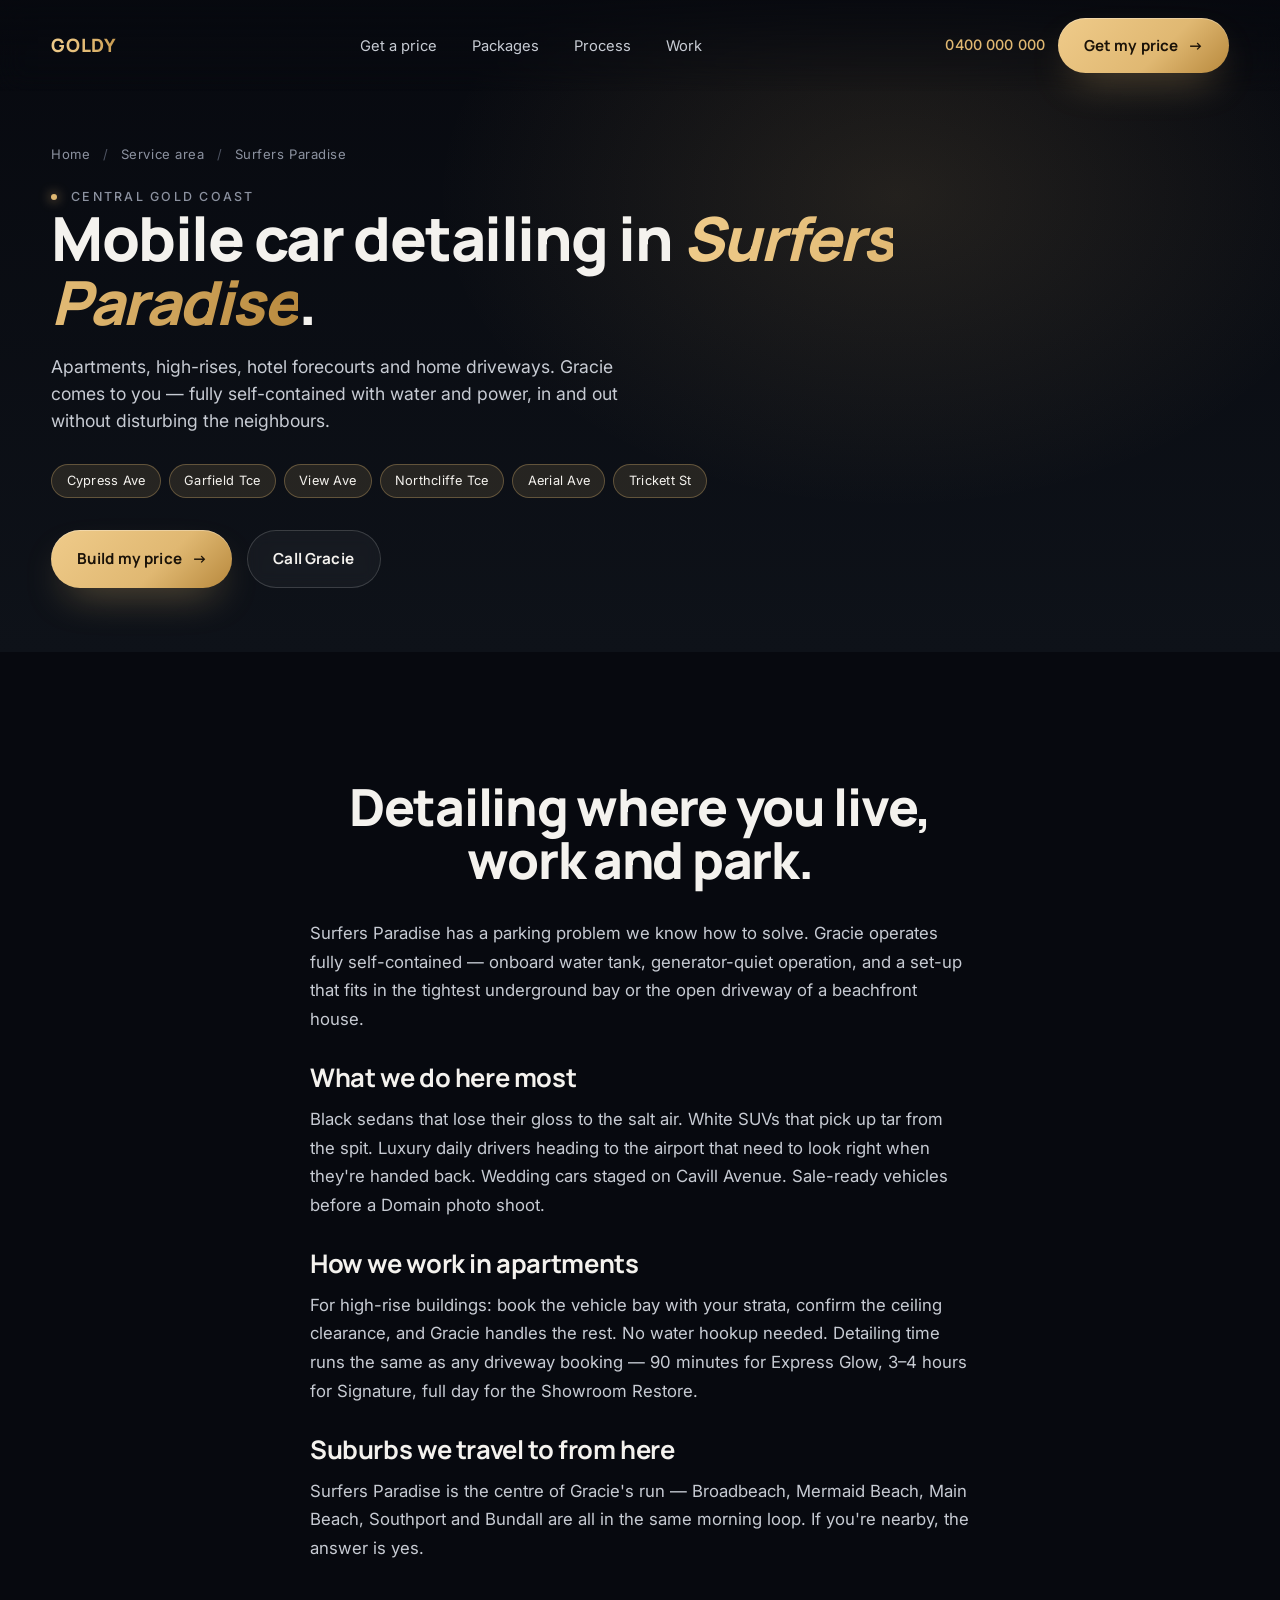
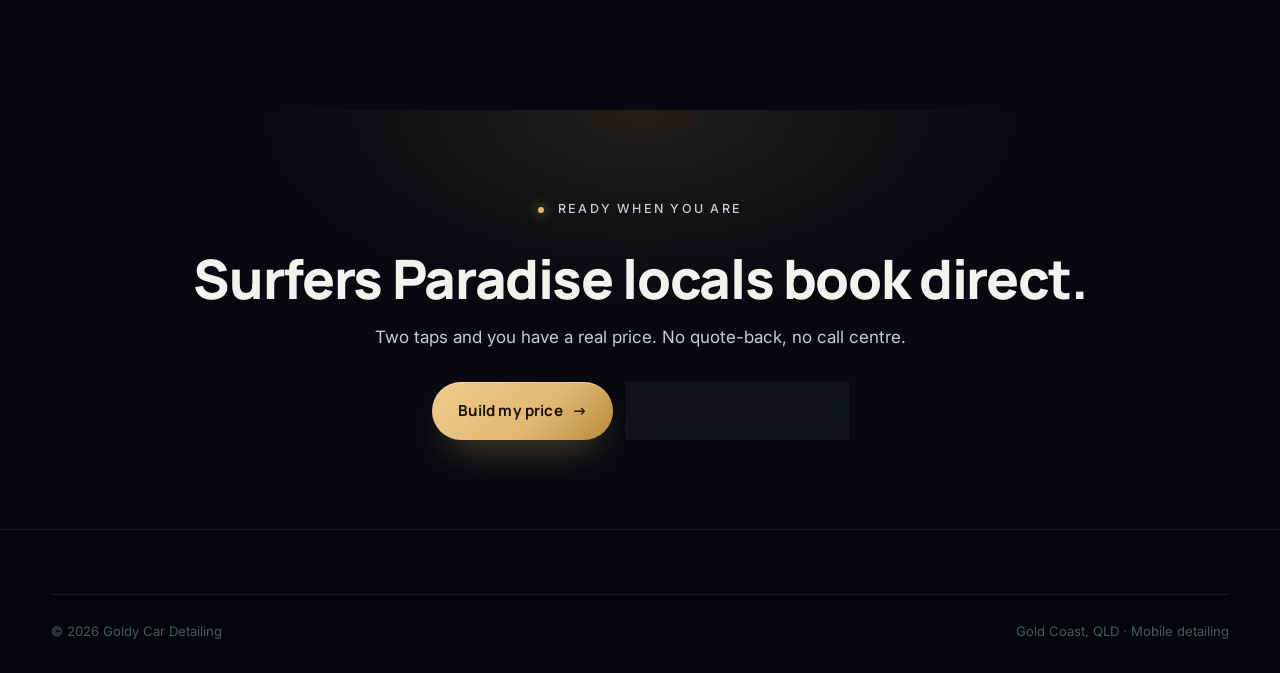
==== suburbs/surfers-paradise.html @ 786d9fa0 "Initial build — Goldy Car Detailing demo site Cinematic mobile-detailing demo for Gracie (Gold Coast" ====
<!doctype html>
<html lang="en-AU">
<head>
  <meta charset="utf-8">
  <meta name="viewport" content="width=device-width, initial-scale=1, viewport-fit=cover">
  <meta name="theme-color" content="#07090F">

  <title>Mobile Car Detailing Surfers Paradise — Goldy Car Detailing</title>
  <meta name="description" content="Mobile car detailing in Surfers Paradise — apartments, high-rises, hotel forecourts and home driveways. Gracie comes to you, fully self-contained. From $189.">
  <link rel="canonical" href="https://fiqwy.github.io/goldy-car-detailing/suburbs/surfers-paradise.html">

  <meta property="og:title" content="Mobile Car Detailing in Surfers Paradise — Goldy Car Detailing">
  <meta property="og:description" content="Showroom finish, at your driveway. Surfers Paradise mobile detailing direct with Gracie.">
  <meta property="og:type" content="website">
  <meta property="og:image" content="https://fiqwy.github.io/goldy-car-detailing/assets/og/og-image.jpg">

  <link rel="preconnect" href="https://fonts.googleapis.com">
  <link rel="preconnect" href="https://fonts.gstatic.com" crossorigin>
  <link href="https://fonts.googleapis.com/css2?family=Inter:wght@400;500;600&family=Manrope:wght@700;800&display=swap" rel="stylesheet">

  <link rel="icon" href="data:image/svg+xml,%3Csvg xmlns='http://www.w3.org/2000/svg' viewBox='0 0 32 32'%3E%3Crect width='32' height='32' rx='8' fill='%23E0B872'/%3E%3Ctext x='16' y='22' font-family='system-ui' font-weight='800' font-size='18' text-anchor='middle' fill='%231A1208'%3EG%3C/text%3E%3C/svg%3E">
  <link rel="stylesheet" href="../styles.css">

  <style>
    .sub-hero {
      position: relative;
      min-height: 60vh;
      display: flex;
      align-items: center;
      padding: 9rem 0 4rem;
      overflow: hidden;
      isolation: isolate;
    }
    .sub-hero::before {
      content: '';
      position: absolute; inset: 0;
      background:
        radial-gradient(60% 80% at 70% 30%, rgba(224, 184, 114, 0.12), transparent 60%),
        linear-gradient(180deg, var(--bg-deep), var(--bg-card));
      z-index: -1;
    }
    .crumbs { font-size: 0.82rem; color: var(--text-muted); margin-bottom: 1.4rem; letter-spacing: 0.04em; }
    .crumbs a { color: var(--text-muted); }
    .crumbs a:hover { color: var(--gold); }
    .crumbs .sep { margin: 0 0.5rem; color: var(--text-faint); }
    .sub-hero h1 {
      font-family: var(--font-display);
      font-weight: 800;
      font-size: clamp(2.3rem, 5vw, 3.8rem);
      line-height: 1.05;
      letter-spacing: -0.025em;
      margin-bottom: 1.2rem;
      max-width: 22ch;
    }
    .sub-hero .lede { font-size: 1.1rem; color: var(--text-body); max-width: 56ch; margin-bottom: 1.8rem; }
    .neighbourhoods {
      display: flex; flex-wrap: wrap; gap: 0.5rem;
      margin-bottom: 2rem;
    }
    .nh-chip {
      padding: 0.4rem 0.9rem;
      border: 1px solid var(--gold-line);
      background: var(--gold-soft);
      border-radius: 999px;
      font-size: 0.8rem;
      color: var(--text-primary);
      letter-spacing: 0.02em;
    }
    .copy-block {
      max-width: 60ch;
      margin-inline: auto;
    }
    .copy-block p {
      font-size: 1.05rem;
      color: var(--text-body);
      line-height: 1.7;
      margin-bottom: 1.2rem;
    }
    .copy-block h3 {
      margin-top: 2rem;
      margin-bottom: 0.8rem;
    }
  </style>
</head>
<body>

  <!-- Nav (simpler — links back to home) -->
  <header class="nav" id="nav">
    <div class="container nav-inner">
      <a href="../index.html" class="brand-mark">GOLDY</a>
      <nav aria-label="Primary">
        <ul class="nav-links">
          <li><a href="../index.html#configurator">Get a price</a></li>
          <li><a href="../index.html#packages">Packages</a></li>
          <li><a href="../index.html#process">Process</a></li>
          <li><a href="../index.html#gallery">Work</a></li>
        </ul>
      </nav>
      <div class="nav-cta">
        <a href="tel:+61400000000" class="nav-phone">0400 000 000</a>
        <a href="../index.html#configurator" class="btn btn-primary">Get my price <span class="arrow">→</span></a>
      </div>
    </div>
  </header>

  <main>
    <section class="sub-hero">
      <div class="container">
        <nav class="crumbs" aria-label="Breadcrumb">
          <a href="../index.html">Home</a>
          <span class="sep">/</span>
          <a href="../index.html#suburbs">Service area</a>
          <span class="sep">/</span>
          <span>Surfers Paradise</span>
        </nav>
        <p class="eyebrow"><span class="dot"></span> Central Gold Coast</p>
        <h1>Mobile car detailing in <span class="gold-grad">Surfers Paradise</span>.</h1>
        <p class="lede">Apartments, high-rises, hotel forecourts and home driveways. Gracie comes to you — fully self-contained with water and power, in and out without disturbing the neighbours.</p>
        <div class="neighbourhoods">
          <span class="nh-chip">Cypress Ave</span>
          <span class="nh-chip">Garfield Tce</span>
          <span class="nh-chip">View Ave</span>
          <span class="nh-chip">Northcliffe Tce</span>
          <span class="nh-chip">Aerial Ave</span>
          <span class="nh-chip">Trickett St</span>
        </div>
        <div class="hero-ctas">
          <a href="../index.html#configurator" class="btn btn-primary">Build my price <span class="arrow">→</span></a>
          <a href="tel:+61400000000" class="btn btn-ghost">Call Gracie</a>
        </div>
      </div>
    </section>

    <section>
      <div class="container">
        <div class="copy-block">
          <h2 style="text-align:center;margin-bottom:2rem;">Detailing where you live, work and park.</h2>
          <p>Surfers Paradise has a parking problem we know how to solve. Gracie operates fully self-contained — onboard water tank, generator-quiet operation, and a set-up that fits in the tightest underground bay or the open driveway of a beachfront house.</p>

          <h3>What we do here most</h3>
          <p>Black sedans that lose their gloss to the salt air. White SUVs that pick up tar from the spit. Luxury daily drivers heading to the airport that need to look right when they're handed back. Wedding cars staged on Cavill Avenue. Sale-ready vehicles before a Domain photo shoot.</p>

          <h3>How we work in apartments</h3>
          <p>For high-rise buildings: book the vehicle bay with your strata, confirm the ceiling clearance, and Gracie handles the rest. No water hookup needed. Detailing time runs the same as any driveway booking — 90 minutes for Express Glow, 3–4 hours for Signature, full day for the Showroom Restore.</p>

          <h3>Suburbs we travel to from here</h3>
          <p>Surfers Paradise is the centre of Gracie's run — Broadbeach, Mermaid Beach, Main Beach, Southport and Bundall are all in the same morning loop. If you're nearby, the answer is yes.</p>
        </div>
      </div>
    </section>

    <section class="cta-strip">
      <div class="container">
        <p class="eyebrow"><span class="dot"></span> Ready when you are</p>
        <h2>Surfers Paradise locals book direct.</h2>
        <p>Two taps and you have a real price. No quote-back, no call centre.</p>
        <div class="cta-strip-ctas">
          <a href="../index.html#configurator" class="btn btn-primary">Build my price <span class="arrow">→</span></a>
          <a href="https://ig.me/m/goldycardetailing" class="btn btn-ghost">Message on Instagram</a>
        </div>
      </div>
    </section>
  </main>

  <footer class="footer">
    <div class="container">
      <div class="footer-bottom">
        <span>© <span id="y"></span> Goldy Car Detailing</span>
        <span>Gold Coast, QLD · Mobile detailing</span>
      </div>
    </div>
  </footer>

  <script>document.getElementById('y').textContent = new Date().getFullYear();</script>

  <!-- LocalBusiness + BreadcrumbList JSON-LD for this suburb -->
  <script type="application/ld+json">
  [
    {
      "@context": "https://schema.org",
      "@type": "AutoBodyShop",
      "additionalType": "https://schema.org/AutoDetailing",
      "name": "Goldy Car Detailing — Surfers Paradise",
      "description": "Mobile car detailing in Surfers Paradise. Express, signature and showroom restore packages from $189.",
      "url": "https://fiqwy.github.io/goldy-car-detailing/suburbs/surfers-paradise.html",
      "telephone": "+61400000000",
      "priceRange": "$$",
      "areaServed": { "@type": "Place", "name": "Surfers Paradise, Gold Coast, QLD" },
      "address": { "@type": "PostalAddress", "addressLocality": "Surfers Paradise", "addressRegion": "QLD", "addressCountry": "AU" }
    },
    {
      "@context": "https://schema.org",
      "@type": "BreadcrumbList",
      "itemListElement": [
        { "@type": "ListItem", "position": 1, "name": "Home", "item": "https://fiqwy.github.io/goldy-car-detailing/" },
        { "@type": "ListItem", "position": 2, "name": "Service area", "item": "https://fiqwy.github.io/goldy-car-detailing/#suburbs" },
        { "@type": "ListItem", "position": 3, "name": "Surfers Paradise" }
      ]
    }
  ]
  </script>
</body>
</html>
---- styles.css ----
/* ============================================================
   GOLDY CAR DETAILING — STYLES
   Dark luxe, champagne gold, cinematic.
   Inherits proven control-detailing patterns, refines on top.
   ============================================================ */

/* -------- TOKENS -------- */
:root {
  /* Surface */
  --bg-deep:        #07090F;
  --bg-card:        #0E1219;
  --bg-card-2:      #131825;
  --bg-elev:        #1A2030;
  --line:           rgba(255, 255, 255, 0.08);
  --line-strong:    rgba(255, 255, 255, 0.16);

  /* Gold scale — warmer than control-detailing (#D4AF37) for "Goldy" identity */
  --gold:           #E0B872;
  --gold-warm:      #EFCB8A;
  --gold-deep:      #B8893D;
  --gold-soft:      rgba(224, 184, 114, 0.12);
  --gold-line:      rgba(224, 184, 114, 0.32);

  /* Text */
  --text-primary:   #F4F2EE;
  --text-body:      #C7CBD3;
  --text-muted:     #8C92A0;
  --text-faint:     #4E5462;

  /* Type */
  --font-display:   'Manrope', system-ui, -apple-system, BlinkMacSystemFont, sans-serif;
  --font-body:      'Inter', system-ui, -apple-system, BlinkMacSystemFont, sans-serif;

  /* Rhythm */
  --gap-section:    clamp(5rem, 10vw, 9rem);
  --gap-inner:      clamp(2rem, 4vw, 4rem);
  --container:      min(1280px, 92vw);
  --container-narrow: min(960px, 92vw);

  /* Radius */
  --r-sm:           10px;
  --r:              16px;
  --r-lg:           24px;
  --r-pill:         999px;

  /* Shadow */
  --shadow-card:    0 30px 80px -30px rgba(0, 0, 0, 0.7);
  --shadow-gold:    0 30px 80px -25px rgba(224, 184, 114, 0.35);
  --shadow-deep:    0 60px 120px -40px rgba(0, 0, 0, 0.9);

  /* Motion */
  --ease-out:       cubic-bezier(0.22, 1, 0.36, 1);
  --ease-in-out:    cubic-bezier(0.65, 0, 0.35, 1);
  --ease-emph:      cubic-bezier(0.2, 0.7, 0.2, 1);
}

/* -------- RESET -------- */
*, *::before, *::after { box-sizing: border-box; }
html { -webkit-text-size-adjust: 100%; }
body {
  margin: 0;
  background: var(--bg-deep);
  color: var(--text-primary);
  font-family: var(--font-body);
  font-size: 17px;
  line-height: 1.55;
  -webkit-font-smoothing: antialiased;
  -moz-osx-font-smoothing: grayscale;
  font-feature-settings: 'kern' 1, 'liga' 1;
  overflow-x: hidden;
}
img, video, canvas { display: block; max-width: 100%; height: auto; }
a { color: inherit; text-decoration: none; }
button { font: inherit; color: inherit; background: none; border: none; cursor: pointer; }
:focus-visible {
  outline: 2px solid var(--gold);
  outline-offset: 3px;
  border-radius: 4px;
}

/* Type primitives */
.eyebrow {
  font-family: var(--font-body);
  font-size: 0.78rem;
  font-weight: 500;
  letter-spacing: 0.18em;
  text-transform: uppercase;
  color: var(--text-muted);
}
.eyebrow .dot {
  display: inline-block;
  width: 6px; height: 6px;
  border-radius: 50%;
  background: var(--gold);
  margin-right: 0.7em;
  vertical-align: middle;
  box-shadow: 0 0 12px var(--gold);
  animation: dotPulse 2.4s var(--ease-in-out) infinite;
}
@keyframes dotPulse {
  0%, 100% { opacity: 0.6; transform: scale(1); }
  50%      { opacity: 1;   transform: scale(1.3); }
}

h1, h2, h3, h4 {
  font-family: var(--font-display);
  font-weight: 800;
  line-height: 1.05;
  letter-spacing: -0.02em;
  margin: 0;
  color: var(--text-primary);
}
h2 { font-size: clamp(2rem, 4vw, 3.25rem); letter-spacing: -0.025em; }
h3 { font-size: clamp(1.35rem, 2vw, 1.65rem); font-weight: 700; letter-spacing: -0.015em; }
h4 { font-size: 1.05rem; font-weight: 700; }
p { margin: 0; color: var(--text-body); }
.lede { font-size: clamp(1.05rem, 1.4vw, 1.2rem); color: var(--text-body); max-width: 56ch; }

.gold-grad {
  background: linear-gradient(95deg, var(--gold-warm) 0%, var(--gold) 50%, var(--gold-deep) 100%);
  -webkit-background-clip: text;
  background-clip: text;
  color: transparent;
  font-style: italic;
}

/* -------- LAYOUT -------- */
.container { width: var(--container); margin-inline: auto; }
.container-narrow { width: var(--container-narrow); margin-inline: auto; }
section { padding-block: var(--gap-section); position: relative; }
.section-head { max-width: 56rem; margin: 0 auto var(--gap-inner); text-align: center; }
.section-head .eyebrow { display: inline-block; margin-bottom: 1.1rem; }
.section-head h2 { margin-bottom: 0.85rem; }
.section-head p  { color: var(--text-muted); max-width: 50ch; margin-inline: auto; }

/* Animated section divider */
.divider {
  height: 1px;
  width: min(680px, 80vw);
  margin: 0 auto;
  background: linear-gradient(90deg,
    transparent 0%,
    var(--gold-line) 50%,
    transparent 100%);
  transform-origin: center;
  transform: scaleX(0);
  transition: transform 1.1s var(--ease-out);
}
.divider.is-in { transform: scaleX(1); }

/* -------- BUTTONS -------- */
.btn {
  display: inline-flex;
  align-items: center;
  gap: 0.6rem;
  padding: 1rem 1.6rem;
  border-radius: var(--r-pill);
  font-family: var(--font-display);
  font-weight: 700;
  font-size: 0.95rem;
  letter-spacing: 0.01em;
  white-space: nowrap;
  transition: transform 220ms var(--ease-out), background 220ms var(--ease-out), color 220ms var(--ease-out), box-shadow 220ms var(--ease-out);
}
.btn-primary {
  background: linear-gradient(135deg, var(--gold-warm) 0%, var(--gold) 60%, var(--gold-deep) 100%);
  color: #1A1208;
  box-shadow: 0 18px 40px -15px rgba(224, 184, 114, 0.45), inset 0 1px 0 rgba(255, 255, 255, 0.3);
}
.btn-primary:hover { transform: translateY(-2px); box-shadow: 0 26px 60px -15px rgba(224, 184, 114, 0.6), inset 0 1px 0 rgba(255, 255, 255, 0.4); }
.btn-ghost {
  background: rgba(255, 255, 255, 0.04);
  color: var(--text-primary);
  border: 1px solid var(--line-strong);
  backdrop-filter: blur(8px);
}
.btn-ghost:hover { background: rgba(255, 255, 255, 0.08); transform: translateY(-2px); }
.btn .arrow {
  display: inline-block;
  transition: transform 220ms var(--ease-out);
}
.btn:hover .arrow { transform: translateX(4px); }

/* -------- NAV -------- */
.nav {
  position: fixed;
  inset: 0 0 auto 0;
  z-index: 50;
  padding: 1.1rem 0;
  background: linear-gradient(180deg, rgba(7, 9, 15, 0.85) 0%, rgba(7, 9, 15, 0) 100%);
  backdrop-filter: blur(14px);
  -webkit-backdrop-filter: blur(14px);
  transition: padding 240ms var(--ease-out), background 240ms var(--ease-out);
}
.nav.is-scrolled {
  padding: 0.7rem 0;
  background: rgba(7, 9, 15, 0.92);
  border-bottom: 1px solid var(--line);
}
.nav-inner {
  display: flex;
  align-items: center;
  justify-content: space-between;
  gap: 1.5rem;
}
.brand-mark {
  font-family: var(--font-display);
  font-weight: 800;
  font-size: 1.15rem;
  letter-spacing: 0.04em;
  background: linear-gradient(90deg, var(--gold-warm) 0%, var(--gold) 30%, var(--gold-deep) 60%, var(--gold) 90%, var(--gold-warm) 100%);
  background-size: 200% 100%;
  -webkit-background-clip: text;
  background-clip: text;
  color: transparent;
  animation: shimmer 8s linear infinite;
  position: relative;
  z-index: 1;
}
@keyframes shimmer {
  0% { background-position: 200% 0; }
  100% { background-position: -200% 0; }
}
.nav-links {
  display: flex;
  gap: 2.2rem;
  list-style: none;
  margin: 0;
  padding: 0;
}
.nav-links a {
  font-size: 0.92rem;
  color: var(--text-body);
  position: relative;
  transition: color 200ms var(--ease-out);
}
.nav-links a:hover { color: var(--text-primary); }
.nav-links a::after {
  content: '';
  position: absolute;
  left: 0; bottom: -6px;
  width: 100%; height: 1px;
  background: var(--gold);
  transform: scaleX(0);
  transform-origin: left;
  transition: transform 280ms var(--ease-out);
}
.nav-links a:hover::after { transform: scaleX(1); }
.nav-cta { display: flex; align-items: center; gap: 0.8rem; }
.nav-phone {
  font-size: 0.9rem;
  font-weight: 500;
  color: var(--gold);
  letter-spacing: 0.01em;
}

/* Burger */
.burger { display: none; width: 44px; height: 44px; position: relative; }
.burger span {
  position: absolute;
  left: 11px; right: 11px;
  height: 1.5px;
  background: var(--text-primary);
  transition: transform 280ms var(--ease-out), opacity 200ms var(--ease-out);
}
.burger span:nth-child(1) { top: 17px; }
.burger span:nth-child(2) { top: 22px; }
.burger span:nth-child(3) { top: 27px; }
.burger[aria-expanded="true"] span:nth-child(1) { transform: translateY(5px) rotate(45deg); }
.burger[aria-expanded="true"] span:nth-child(2) { opacity: 0; }
.burger[aria-expanded="true"] span:nth-child(3) { transform: translateY(-5px) rotate(-45deg); }

/* Mobile drawer */
.drawer {
  position: fixed;
  inset: 0;
  background: var(--bg-deep);
  z-index: 49;
  padding: 6rem 6vw 2rem;
  display: flex;
  flex-direction: column;
  gap: 1rem;
  transform: translateY(-100%);
  transition: transform 420ms var(--ease-emph);
  height: 100dvh;
  overflow-y: auto;
}
.drawer.is-open { transform: translateY(0); }
.drawer a {
  font-family: var(--font-display);
  font-weight: 700;
  font-size: 1.6rem;
  letter-spacing: -0.01em;
  padding: 0.6rem 0;
  border-bottom: 1px solid var(--line);
  color: var(--text-primary);
}
.drawer a:last-of-type { border-bottom: none; }
.drawer .btn { margin-top: 1.4rem; align-self: flex-start; }

/* -------- HERO -------- */
.hero {
  position: relative;
  min-height: 100vh;
  min-height: 100dvh;
  display: flex;
  align-items: center;
  padding: 8rem 0 5rem;
  overflow: hidden;
  isolation: isolate;
}
.hero-bg {
  position: absolute;
  inset: 0;
  z-index: -2;
}
.hero-bg img {
  width: 100%; height: 100%;
  object-fit: cover;
  object-position: center;
  filter: brightness(0.6) saturate(1.05) contrast(1.04);
  transform: scale(1.06);
}
.hero-bg .after-layer {
  position: absolute; inset: 0;
  clip-path: inset(0 100% 0 0);
  will-change: clip-path;
}
.hero-bg .after-layer img {
  filter: brightness(0.85) saturate(1.18) contrast(1.05);
}
/* WebGL shader canvas — sits between bg and content */
.hero-shader {
  position: absolute;
  inset: 0;
  z-index: -1;
  pointer-events: none;
  mix-blend-mode: screen;
  opacity: 0.85;
}
/* Vignette */
.hero::before {
  content: '';
  position: absolute; inset: 0;
  background:
    radial-gradient(120% 80% at 50% 100%, rgba(7, 9, 15, 0.95) 0%, transparent 60%),
    linear-gradient(180deg, rgba(7, 9, 15, 0.55) 0%, rgba(7, 9, 15, 0) 40%);
  z-index: -1;
  pointer-events: none;
}
.hero-content {
  max-width: 64rem;
  position: relative;
  will-change: opacity, transform;
}
.hero-content .eyebrow { margin-bottom: 1.6rem; }
.hero-title {
  font-family: var(--font-display);
  font-weight: 800;
  font-size: clamp(2.75rem, 7vw, 5.75rem);
  line-height: 1.02;
  letter-spacing: -0.03em;
  margin: 0 0 1.4rem;
}
.hero-title .line { display: block; }
.hero-sub {
  font-size: clamp(1.05rem, 1.5vw, 1.2rem);
  color: var(--text-body);
  max-width: 38rem;
  margin: 0 0 2rem;
  line-height: 1.55;
}
.hero-ctas { display: flex; gap: 0.9rem; flex-wrap: wrap; }
.hero-meta {
  position: absolute;
  bottom: 2rem;
  left: 4vw;
  right: 4vw;
  display: flex;
  justify-content: space-between;
  gap: 1rem;
  font-size: 0.78rem;
  letter-spacing: 0.12em;
  text-transform: uppercase;
  color: var(--text-muted);
}
.hero-meta .gold-line {
  flex: 1;
  height: 1px;
  background: linear-gradient(90deg, var(--gold-line), transparent);
  align-self: center;
  max-width: 40vw;
}
.scroll-cue {
  position: absolute;
  bottom: 2rem;
  left: 50%;
  transform: translateX(-50%);
  width: 1px;
  height: 60px;
  background: linear-gradient(180deg, transparent, var(--gold));
  opacity: 0.6;
}
.scroll-cue::after {
  content: '';
  position: absolute;
  top: 0; left: 50%;
  width: 5px; height: 12px;
  background: var(--gold);
  border-radius: 999px;
  transform: translateX(-50%);
  animation: scrollSlide 2.4s var(--ease-in-out) infinite;
}
@keyframes scrollSlide {
  0%   { transform: translate(-50%, 0);    opacity: 1; }
  100% { transform: translate(-50%, 60px); opacity: 0; }
}

/* -------- PAGE-LOAD OVERTURE -------- */
.overture {
  position: fixed;
  inset: 0;
  z-index: 100;
  background: #000;
  display: flex;
  align-items: center;
  justify-content: center;
  pointer-events: none;
}
.overture-bloom {
  position: absolute;
  width: 60vmin; height: 60vmin;
  background: radial-gradient(circle at center, rgba(239, 203, 138, 0.6) 0%, rgba(224, 184, 114, 0.2) 30%, transparent 65%);
  filter: blur(8px);
  transform: scale(0);
  border-radius: 50%;
}
.overture-mark {
  position: relative;
  font-family: var(--font-display);
  font-weight: 800;
  font-size: clamp(3rem, 10vw, 7rem);
  letter-spacing: 0.05em;
  background: linear-gradient(95deg, var(--gold-warm) 0%, var(--gold) 50%, var(--gold-deep) 100%);
  -webkit-background-clip: text;
  background-clip: text;
  color: transparent;
}
.overture-mark .char {
  display: inline-block;
  opacity: 0;
  transform: translateY(20px);
}

/* -------- TRUST STRIP -------- */
.trust {
  padding-block: clamp(3rem, 6vw, 5rem);
  border-top: 1px solid var(--line);
  border-bottom: 1px solid var(--line);
  background: linear-gradient(180deg, rgba(255, 255, 255, 0.012) 0%, rgba(255, 255, 255, 0) 100%);
}
.trust-row {
  display: grid;
  grid-template-columns: repeat(4, 1fr);
  gap: 2rem;
}
.trust-cell {
  text-align: center;
  display: flex;
  flex-direction: column;
  align-items: center;
  gap: 0.4rem;
}
.trust-num {
  font-family: var(--font-display);
  font-weight: 800;
  font-size: clamp(2rem, 3.5vw, 2.8rem);
  letter-spacing: -0.025em;
  color: var(--text-primary);
}
.trust-num .suffix { color: var(--gold); margin-left: 0.1em; }
.trust-label {
  font-size: 0.85rem;
  color: var(--text-muted);
  letter-spacing: 0.04em;
}

/* -------- CONFIGURATOR -------- */
.configurator {
  background: linear-gradient(180deg, var(--bg-deep) 0%, var(--bg-card) 100%);
}
.cfg {
  background: linear-gradient(180deg, var(--bg-card) 0%, var(--bg-card-2) 100%);
  border: 1px solid var(--line);
  border-radius: var(--r-lg);
  padding: clamp(1.5rem, 3vw, 3rem);
  max-width: 980px;
  margin: 0 auto;
  position: relative;
  overflow: hidden;
  box-shadow: var(--shadow-deep);
}
.cfg::before {
  content: '';
  position: absolute;
  inset: -1px;
  border-radius: inherit;
  background: linear-gradient(135deg, var(--gold-soft) 0%, transparent 30%, transparent 70%, var(--gold-soft) 100%);
  pointer-events: none;
  z-index: 0;
}
.cfg-inner { position: relative; z-index: 1; }
.cfg-step { display: none; }
.cfg-step.is-active { display: block; animation: cfgIn 360ms var(--ease-out) both; }
@keyframes cfgIn { from { opacity: 0; transform: translateY(8px); } to { opacity: 1; transform: translateY(0); } }
.cfg-progress {
  display: flex;
  gap: 0.4rem;
  margin-bottom: 1.4rem;
}
.cfg-pip {
  height: 3px;
  flex: 1;
  background: var(--line);
  border-radius: 999px;
  overflow: hidden;
  position: relative;
}
.cfg-pip::after {
  content: '';
  position: absolute; inset: 0;
  background: linear-gradient(90deg, var(--gold-warm), var(--gold));
  transform: scaleX(0);
  transform-origin: left;
  transition: transform 320ms var(--ease-out);
}
.cfg-pip.is-active::after { transform: scaleX(1); }
.cfg-q {
  font-family: var(--font-display);
  font-weight: 700;
  font-size: clamp(1.4rem, 2.2vw, 1.8rem);
  margin: 0 0 1.4rem;
}
.cfg-grid {
  display: grid;
  grid-template-columns: repeat(auto-fit, minmax(165px, 1fr));
  gap: 0.8rem;
}
.cfg-opt {
  display: flex;
  flex-direction: column;
  align-items: flex-start;
  gap: 0.4rem;
  padding: 1.1rem 1.2rem;
  background: rgba(255, 255, 255, 0.025);
  border: 1px solid var(--line);
  border-radius: var(--r);
  text-align: left;
  transition: border 200ms var(--ease-out), background 200ms var(--ease-out), transform 200ms var(--ease-out);
}
.cfg-opt:hover { border-color: var(--gold-line); background: rgba(224, 184, 114, 0.04); transform: translateY(-2px); }
.cfg-opt.is-selected {
  border-color: var(--gold);
  background: var(--gold-soft);
  box-shadow: 0 0 0 1px var(--gold), 0 18px 40px -20px rgba(224, 184, 114, 0.5);
}
.cfg-opt-icon {
  width: 28px; height: 28px;
  color: var(--gold);
  margin-bottom: 0.2rem;
}
.cfg-opt-label {
  font-family: var(--font-display);
  font-weight: 700;
  font-size: 1rem;
  color: var(--text-primary);
}
.cfg-opt-blurb {
  font-size: 0.85rem;
  color: var(--text-muted);
  line-height: 1.4;
}
.cfg-actions {
  margin-top: 1.6rem;
  display: flex;
  justify-content: space-between;
  align-items: center;
  flex-wrap: wrap;
  gap: 0.8rem;
}
.cfg-back {
  font-size: 0.9rem;
  color: var(--text-muted);
  display: inline-flex;
  align-items: center;
  gap: 0.4rem;
}
.cfg-back:hover { color: var(--text-primary); }

/* Outcome card */
.cfg-result {
  display: grid;
  grid-template-columns: 1fr;
  gap: 1.4rem;
}
.cfg-result-head { display: flex; justify-content: space-between; align-items: baseline; gap: 1rem; flex-wrap: wrap; }
.cfg-result-tier {
  font-family: var(--font-display);
  font-weight: 800;
  font-size: clamp(1.5rem, 2.4vw, 2rem);
}
.cfg-price {
  font-family: var(--font-display);
  font-weight: 800;
  font-size: clamp(1.8rem, 3.2vw, 2.6rem);
  background: linear-gradient(95deg, var(--gold-warm), var(--gold), var(--gold-deep));
  -webkit-background-clip: text;
  background-clip: text;
  color: transparent;
  letter-spacing: -0.02em;
}
.cfg-price small {
  font-size: 0.5em;
  color: var(--text-muted);
  -webkit-text-fill-color: var(--text-muted);
  letter-spacing: 0;
  font-weight: 500;
  margin-left: 0.3em;
}
.cfg-includes {
  list-style: none;
  padding: 0;
  margin: 0;
  display: grid;
  gap: 0.5rem;
}
.cfg-includes li {
  font-size: 0.95rem;
  color: var(--text-body);
  padding-left: 1.4rem;
  position: relative;
}
.cfg-includes li::before {
  content: '';
  position: absolute;
  left: 0; top: 0.55em;
  width: 6px; height: 6px;
  background: var(--gold);
  border-radius: 50%;
  box-shadow: 0 0 8px var(--gold);
}
.cfg-slot {
  padding: 0.9rem 1.1rem;
  background: rgba(224, 184, 114, 0.06);
  border: 1px solid var(--gold-line);
  border-radius: var(--r);
  font-size: 0.92rem;
  color: var(--text-primary);
  display: flex;
  align-items: center;
  gap: 0.6rem;
}
.cfg-slot strong { color: var(--gold); }

/* -------- PACKAGES (sticky morphing) -------- */
.packages {
  background: var(--bg-deep);
  position: relative;
}
.pkg-stack {
  position: relative;
}
.pkg-plate {
  position: absolute;
  inset: 0;
  background-size: cover;
  background-position: center;
  opacity: 0;
  transition: opacity 600ms var(--ease-out);
  pointer-events: none;
  z-index: 0;
}
.pkg-plate::after {
  content: '';
  position: absolute; inset: 0;
  background: linear-gradient(180deg, rgba(7,9,15,0.7), rgba(7,9,15,0.94));
}
.pkg-plate.is-active { opacity: 0.45; }
.pkg-grid {
  display: grid;
  grid-template-columns: repeat(3, 1fr);
  gap: 1.4rem;
  position: relative;
  z-index: 1;
}
.pkg {
  position: relative;
  padding: 2.2rem 1.8rem;
  background: linear-gradient(180deg, var(--bg-card) 0%, var(--bg-card-2) 100%);
  border: 1px solid var(--line);
  border-radius: var(--r-lg);
  display: flex;
  flex-direction: column;
  gap: 1.1rem;
  transition: transform 320ms var(--ease-out), border 320ms var(--ease-out), box-shadow 320ms var(--ease-out);
  box-shadow: var(--shadow-card);
}
.pkg:hover { transform: translateY(-6px); border-color: var(--gold-line); box-shadow: var(--shadow-gold); }
.pkg.is-popular {
  border-color: var(--gold);
  box-shadow: var(--shadow-gold);
}
.pkg-badge {
  position: absolute;
  top: -10px; right: 1.6rem;
  padding: 4px 10px;
  background: linear-gradient(95deg, var(--gold-warm), var(--gold));
  color: #1A1208;
  font-family: var(--font-display);
  font-weight: 700;
  font-size: 0.7rem;
  letter-spacing: 0.06em;
  text-transform: uppercase;
  border-radius: 999px;
}
.pkg-tier {
  font-family: var(--font-display);
  font-weight: 800;
  font-size: 1.45rem;
  letter-spacing: -0.02em;
}
.pkg-summary { color: var(--text-muted); font-size: 0.94rem; }
.pkg-price {
  display: flex;
  align-items: baseline;
  gap: 0.4rem;
  margin-top: 0.4rem;
}
.pkg-price-num {
  font-family: var(--font-display);
  font-weight: 800;
  font-size: 2.4rem;
  letter-spacing: -0.025em;
  background: linear-gradient(95deg, var(--gold-warm), var(--gold), var(--gold-deep));
  -webkit-background-clip: text;
  background-clip: text;
  color: transparent;
}
.pkg-price small { color: var(--text-muted); font-size: 0.82rem; font-weight: 500; letter-spacing: 0.04em; }
.pkg-turnaround { font-size: 0.85rem; color: var(--gold); letter-spacing: 0.05em; text-transform: uppercase; }
.pkg-divider {
  height: 1px;
  background: var(--line);
  margin: 0.4rem 0;
}
.pkg-includes {
  list-style: none;
  padding: 0; margin: 0;
  display: grid;
  gap: 0.45rem;
  font-size: 0.93rem;
  color: var(--text-body);
}
.pkg-includes li {
  position: relative;
  padding-left: 1.2rem;
}
.pkg-includes li::before {
  content: '✓';
  position: absolute;
  left: 0; top: 0;
  color: var(--gold);
  font-weight: 700;
  font-size: 0.9rem;
}
.pkg-cta { margin-top: auto; padding-top: 0.4rem; }
.pkg-cta .btn { width: 100%; justify-content: center; }

/* -------- PROCESS TIMELINE -------- */
.process {
  background: linear-gradient(180deg, var(--bg-card) 0%, var(--bg-deep) 100%);
  overflow: hidden;
}
.process-track-wrap {
  position: relative;
  height: 100vh;
  display: flex;
  align-items: center;
}
.process-track {
  display: flex;
  gap: 2vw;
  padding-inline: 4vw;
  will-change: transform;
}
.process-card {
  flex: 0 0 min(680px, 80vw);
  background: linear-gradient(180deg, var(--bg-card-2) 0%, var(--bg-elev) 100%);
  border: 1px solid var(--line);
  border-radius: var(--r-lg);
  padding: 2rem;
  display: grid;
  grid-template-columns: 1.05fr 1fr;
  gap: 2rem;
  align-items: center;
  box-shadow: var(--shadow-card);
}
.process-card-text { padding: 1rem; }
.process-step {
  font-family: var(--font-display);
  font-weight: 800;
  font-size: 4rem;
  letter-spacing: -0.05em;
  background: linear-gradient(95deg, var(--gold-warm), var(--gold-deep));
  -webkit-background-clip: text;
  background-clip: text;
  color: transparent;
  line-height: 1;
  margin-bottom: 0.8rem;
}
.process-title {
  font-family: var(--font-display);
  font-weight: 800;
  font-size: 1.7rem;
  letter-spacing: -0.02em;
  margin-bottom: 0.7rem;
}
.process-body { font-size: 0.98rem; color: var(--text-body); line-height: 1.6; }
.process-img {
  position: relative;
  aspect-ratio: 4/5;
  border-radius: var(--r);
  overflow: hidden;
  background: var(--bg-elev);
}
.process-img img {
  width: 100%; height: 100%;
  object-fit: cover;
}

/* Mobile fallback (stacked) is in @media below */

/* -------- GALLERY -------- */
.gallery {
  background: var(--bg-deep);
}
.gallery-grid {
  display: grid;
  grid-template-columns: repeat(3, 1fr);
  grid-auto-rows: 240px;
  gap: 1rem;
  margin-top: var(--gap-inner);
}
.gallery-tile {
  position: relative;
  overflow: hidden;
  border-radius: var(--r);
  background: var(--bg-card);
  border: 1px solid var(--line);
  isolation: isolate;
}
.gallery-tile img {
  width: 100%; height: 100%;
  object-fit: cover;
  transition: transform 800ms var(--ease-out), filter 600ms var(--ease-out);
  will-change: transform;
}
.gallery-tile:hover img { transform: scale(1.04); }
.gallery-tile::after {
  content: '';
  position: absolute; inset: 0;
  background: linear-gradient(180deg, transparent 50%, rgba(7,9,15,0.75) 100%);
  pointer-events: none;
}
.gallery-tile .tag {
  position: absolute;
  bottom: 0.9rem; left: 0.9rem;
  z-index: 1;
  padding: 4px 9px;
  background: rgba(7,9,15,0.7);
  border: 1px solid var(--gold-line);
  color: var(--gold);
  font-size: 0.7rem;
  letter-spacing: 0.08em;
  text-transform: uppercase;
  border-radius: 999px;
  backdrop-filter: blur(6px);
}
.gallery-tile.wide { grid-column: span 2; }
.gallery-tile.tall { grid-row: span 2; }

/* Horizontal "by occasion" row */
.occasion-rail {
  margin-top: 3rem;
  padding-block: 2rem;
  overflow: hidden;
  position: relative;
}
.occasion-track {
  display: flex;
  gap: 1.2rem;
  padding-inline: 4vw;
  will-change: transform;
}
.occasion-card {
  flex: 0 0 min(360px, 70vw);
  aspect-ratio: 3/4;
  border-radius: var(--r-lg);
  overflow: hidden;
  position: relative;
  background: var(--bg-card);
  border: 1px solid var(--line);
}
.occasion-card img {
  width: 100%; height: 100%;
  object-fit: cover;
}
.occasion-card-caption {
  position: absolute;
  inset: auto 0 0 0;
  padding: 1.4rem 1.4rem 1.2rem;
  background: linear-gradient(180deg, transparent 0%, rgba(7,9,15,0.92) 70%);
  color: var(--text-primary);
  font-family: var(--font-display);
  font-weight: 700;
  font-size: 1.05rem;
}

/* -------- TESTIMONIALS -------- */
.tmt-grid {
  display: grid;
  grid-template-columns: repeat(3, 1fr);
  gap: 1.2rem;
  margin-top: var(--gap-inner);
}
.tmt {
  background: var(--bg-card);
  border: 1px solid var(--line);
  border-radius: var(--r-lg);
  padding: 2rem;
  display: flex;
  flex-direction: column;
  gap: 1rem;
}
.tmt-stars { color: var(--gold); letter-spacing: 0.15em; font-size: 1rem; }
.tmt-quote {
  font-family: var(--font-display);
  font-weight: 600;
  font-size: 1.05rem;
  letter-spacing: -0.005em;
  line-height: 1.4;
  color: var(--text-primary);
}
.tmt-meta {
  display: flex;
  justify-content: space-between;
  align-items: center;
  border-top: 1px solid var(--line);
  padding-top: 0.9rem;
  font-size: 0.85rem;
}
.tmt-name { color: var(--text-primary); font-weight: 600; }
.tmt-vehicle { color: var(--text-muted); }
.tmt-placeholder {
  font-size: 0.7rem;
  letter-spacing: 0.1em;
  text-transform: uppercase;
  color: var(--text-faint);
  padding: 3px 8px;
  border: 1px dashed var(--line-strong);
  border-radius: 4px;
}

/* -------- ABOUT -------- */
.about {
  background: linear-gradient(180deg, var(--bg-deep) 0%, var(--bg-card) 100%);
}
.about-grid {
  display: grid;
  grid-template-columns: 1.1fr 1fr;
  gap: clamp(2rem, 5vw, 5rem);
  align-items: center;
}
.about-portrait {
  aspect-ratio: 4/5;
  border-radius: var(--r-lg);
  overflow: hidden;
  border: 1px solid var(--line-strong);
  position: relative;
  background: var(--bg-elev);
  box-shadow: var(--shadow-deep);
}
.about-portrait img { width: 100%; height: 100%; object-fit: cover; }
.about-portrait::after {
  content: '';
  position: absolute; inset: 0;
  background: linear-gradient(190deg, transparent 50%, rgba(7,9,15,0.6) 100%);
  pointer-events: none;
}
.about-text .eyebrow { margin-bottom: 1rem; }
.about-text h2 { margin-bottom: 1.4rem; }
.about-text p { margin-bottom: 1rem; font-size: 1.05rem; line-height: 1.65; }
.about-signature {
  font-family: var(--font-display);
  font-style: italic;
  color: var(--gold);
  font-size: 1.2rem;
  margin-top: 1.5rem;
}

/* -------- SUBURBS -------- */
.suburbs {
  background: var(--bg-deep);
}
.suburb-grid {
  display: grid;
  grid-template-columns: repeat(auto-fit, minmax(220px, 1fr));
  gap: 0.8rem;
}
.suburb-card {
  padding: 1.4rem 1.5rem;
  background: var(--bg-card);
  border: 1px solid var(--line);
  border-radius: var(--r);
  transition: border 220ms var(--ease-out), transform 220ms var(--ease-out), background 220ms var(--ease-out);
  display: flex;
  align-items: center;
  justify-content: space-between;
  gap: 1rem;
}
.suburb-card:hover {
  border-color: var(--gold-line);
  background: linear-gradient(180deg, var(--bg-card) 0%, rgba(224,184,114,0.04) 100%);
  transform: translateY(-3px);
}
.suburb-name {
  font-family: var(--font-display);
  font-weight: 700;
  font-size: 1rem;
}
.suburb-region {
  font-size: 0.78rem;
  color: var(--text-muted);
}
.suburb-arrow { color: var(--gold); font-size: 1.2rem; }

/* -------- FAQ -------- */
.faq {
  background: linear-gradient(180deg, var(--bg-card) 0%, var(--bg-deep) 100%);
}
.faq-list {
  max-width: 760px;
  margin: 0 auto;
  display: grid;
  gap: 0.6rem;
}
.faq-item {
  background: var(--bg-card);
  border: 1px solid var(--line);
  border-radius: var(--r);
  overflow: hidden;
  transition: border 220ms var(--ease-out);
}
.faq-item[open] {
  border-color: var(--gold-line);
  background: linear-gradient(180deg, var(--bg-card) 0%, rgba(224,184,114,0.03) 100%);
}
.faq-q {
  font-family: var(--font-display);
  font-weight: 700;
  font-size: 1.05rem;
  letter-spacing: -0.005em;
  padding: 1.2rem 1.4rem;
  cursor: pointer;
  list-style: none;
  display: flex;
  align-items: center;
  justify-content: space-between;
  gap: 1rem;
}
.faq-q::-webkit-details-marker { display: none; }
.faq-q::after {
  content: '+';
  font-family: var(--font-body);
  font-size: 1.4rem;
  font-weight: 400;
  color: var(--gold);
  transition: transform 240ms var(--ease-out);
}
.faq-item[open] .faq-q::after { transform: rotate(45deg); }
.faq-a {
  padding: 0 1.4rem 1.4rem;
  color: var(--text-body);
  font-size: 0.98rem;
  line-height: 1.6;
}

/* -------- CTA STRIP -------- */
.cta-strip {
  padding-block: clamp(4rem, 7vw, 6rem);
  background: var(--bg-deep);
  text-align: center;
  position: relative;
  overflow: hidden;
}
.cta-strip::before {
  content: '';
  position: absolute;
  inset: 0;
  background: radial-gradient(50% 80% at 50% 0%, rgba(224, 184, 114, 0.12) 0%, transparent 60%);
  pointer-events: none;
}
.cta-strip h2 { font-size: clamp(2rem, 4.5vw, 3.4rem); margin-bottom: 1rem; position: relative; }
.cta-strip p { color: var(--text-body); max-width: 50ch; margin: 0 auto 2rem; position: relative; }
.cta-strip-ctas { display: inline-flex; gap: 0.8rem; flex-wrap: wrap; justify-content: center; position: relative; }

/* -------- CONTACT -------- */
.contact { background: var(--bg-deep); }
.contact-grid {
  display: grid;
  grid-template-columns: 1.1fr 1fr;
  gap: clamp(2rem, 5vw, 4rem);
  align-items: start;
}
.contact-side h3 { margin-bottom: 1rem; }
.contact-side p { color: var(--text-body); margin-bottom: 1.5rem; max-width: 36ch; }
.contact-channels { display: grid; gap: 0.6rem; }
.channel {
  display: flex;
  align-items: center;
  gap: 0.9rem;
  padding: 1rem 1.2rem;
  border-radius: var(--r);
  background: var(--bg-card);
  border: 1px solid var(--line);
  transition: border 200ms var(--ease-out), background 200ms var(--ease-out);
}
.channel:hover { border-color: var(--gold-line); background: linear-gradient(180deg, var(--bg-card), rgba(224,184,114,0.04)); }
.channel-icon {
  width: 38px; height: 38px;
  border-radius: 10px;
  background: var(--gold-soft);
  color: var(--gold);
  display: grid; place-items: center;
  flex: 0 0 auto;
}
.channel-meta { display: flex; flex-direction: column; }
.channel-label { font-size: 0.78rem; color: var(--text-muted); letter-spacing: 0.05em; text-transform: uppercase; }
.channel-value { font-family: var(--font-display); font-weight: 700; color: var(--text-primary); font-size: 1.02rem; }

.contact-form {
  background: var(--bg-card);
  border: 1px solid var(--line);
  border-radius: var(--r-lg);
  padding: clamp(1.5rem, 3vw, 2.4rem);
}
.field { display: grid; gap: 0.4rem; margin-bottom: 0.9rem; }
.field label { font-size: 0.82rem; color: var(--text-muted); letter-spacing: 0.04em; }
.field input,
.field select,
.field textarea {
  width: 100%;
  padding: 0.85rem 1rem;
  background: rgba(255,255,255,0.025);
  border: 1px solid var(--line);
  border-radius: var(--r-sm);
  color: var(--text-primary);
  font: inherit;
  font-size: 0.96rem;
  transition: border 180ms var(--ease-out), background 180ms var(--ease-out);
}
.field input:focus,
.field select:focus,
.field textarea:focus {
  border-color: var(--gold);
  background: rgba(224,184,114,0.04);
  outline: none;
}
.field textarea { min-height: 110px; resize: vertical; }
.field-row { display: grid; grid-template-columns: 1fr 1fr; gap: 0.9rem; }
.form-submit { margin-top: 0.4rem; }
.form-submit .btn { width: 100%; justify-content: center; }
.form-note {
  margin-top: 0.9rem;
  font-size: 0.82rem;
  color: var(--text-muted);
  text-align: center;
}

/* -------- FOOTER -------- */
.footer {
  background: #050609;
  border-top: 1px solid var(--line);
  padding: 4rem 0 2rem;
}
.footer-grid {
  display: grid;
  grid-template-columns: 1.4fr 1fr 1fr 1fr;
  gap: 2rem;
  margin-bottom: 3rem;
}
.footer h4 {
  font-family: var(--font-display);
  font-size: 0.8rem;
  letter-spacing: 0.12em;
  text-transform: uppercase;
  color: var(--text-muted);
  margin-bottom: 1rem;
}
.footer ul { list-style: none; padding: 0; margin: 0; display: grid; gap: 0.5rem; }
.footer a { color: var(--text-body); font-size: 0.92rem; transition: color 180ms var(--ease-out); }
.footer a:hover { color: var(--gold); }
.footer-tag {
  font-family: var(--font-display);
  font-weight: 700;
  font-size: 1.1rem;
  background: linear-gradient(95deg, var(--gold-warm), var(--gold), var(--gold-deep));
  -webkit-background-clip: text;
  background-clip: text;
  color: transparent;
  margin-bottom: 0.8rem;
}
.footer-blurb { color: var(--text-muted); font-size: 0.9rem; max-width: 32ch; }
.footer-bottom {
  display: flex;
  justify-content: space-between;
  align-items: center;
  padding-top: 1.6rem;
  border-top: 1px solid var(--line);
  font-size: 0.82rem;
  color: var(--text-faint);
  flex-wrap: wrap;
  gap: 0.8rem;
}

/* -------- FLOATING CALL (mobile) -------- */
.float-call {
  position: fixed;
  bottom: 1.2rem; right: 1.2rem;
  z-index: 40;
  width: 56px; height: 56px;
  border-radius: 50%;
  background: linear-gradient(135deg, var(--gold-warm), var(--gold-deep));
  color: #1A1208;
  display: none;
  align-items: center;
  justify-content: center;
  box-shadow: 0 18px 40px -10px rgba(224, 184, 114, 0.55);
  transform: translateY(20px) scale(0.9);
  opacity: 0;
  transition: transform 320ms var(--ease-out), opacity 320ms var(--ease-out);
}
.float-call.is-visible { transform: translateY(0) scale(1); opacity: 1; }

/* -------- CURSOR GLOW (desktop only, via JS check) -------- */
.cursor-glow {
  position: fixed;
  top: 0; left: 0;
  width: 220px; height: 220px;
  border-radius: 50%;
  background: radial-gradient(circle, rgba(224, 184, 114, 0.35) 0%, rgba(224, 184, 114, 0) 60%);
  pointer-events: none;
  z-index: 30;
  mix-blend-mode: screen;
  transform: translate(-50%, -50%);
  opacity: 0;
  transition: opacity 240ms var(--ease-out);
  will-change: transform, opacity;
}
body.has-cursor .cursor-glow { opacity: 1; }

/* -------- REVEAL UTILS -------- */
.has-js [data-reveal] {
  opacity: 0;
  transform: translateY(28px);
  transition: opacity 800ms var(--ease-out), transform 800ms var(--ease-out);
}
.has-js [data-reveal].is-in {
  opacity: 1;
  transform: translateY(0);
}
.has-js [data-reveal-stagger] > * {
  opacity: 0;
  transform: translateY(22px);
  transition: opacity 600ms var(--ease-out), transform 600ms var(--ease-out);
}
.has-js [data-reveal-stagger].is-in > * {
  opacity: 1;
  transform: translateY(0);
}

/* SplitText (word-level, hand-rolled) */
.split-word {
  display: inline-block;
  overflow: hidden;
  vertical-align: top;
}
.split-word > span {
  display: inline-block;
  transform: translateY(110%);
  transition: transform 700ms var(--ease-emph);
}
.has-js .split.is-in .split-word > span { transform: translateY(0); }

/* -------- RESPONSIVE -------- */
@media (max-width: 1024px) {
  .nav-links { display: none; }
  .burger { display: block; }
  .pkg-grid { grid-template-columns: 1fr; }
  .gallery-grid { grid-template-columns: repeat(2, 1fr); grid-auto-rows: 200px; }
  .gallery-tile.wide { grid-column: span 2; }
  .gallery-tile.tall { grid-row: span 1; }
  .tmt-grid { grid-template-columns: 1fr; }
  .about-grid { grid-template-columns: 1fr; gap: 2.5rem; }
  .contact-grid { grid-template-columns: 1fr; }
  .footer-grid { grid-template-columns: 1fr 1fr; }

  /* Process: unpin and stack vertically (pin+scrub broken on iOS Safari with Lenis) */
  .process-track-wrap { height: auto; display: block; }
  .process-track { flex-direction: column; padding-inline: 0; gap: 1.4rem; transform: none !important; }
  .process-card { flex: 1 1 auto; width: 100%; }

  /* Occasion rail becomes horizontal native swipe */
  .occasion-rail { overflow-x: auto; -webkit-overflow-scrolling: touch; }
  .occasion-track { transform: none !important; }
}

@media (max-width: 640px) {
  body { font-size: 16px; }
  .hero { padding-top: 7rem; padding-bottom: 4rem; }
  .hero-meta { display: none; }
  .scroll-cue { display: none; }
  .nav-phone { display: none; }
  .trust-row { grid-template-columns: repeat(2, 1fr); gap: 1.2rem; }
  .trust-num { font-size: 1.8rem; }
  .gallery-grid { grid-template-columns: 1fr; grid-auto-rows: 280px; }
  .gallery-tile.wide { grid-column: auto; }
  .process-card { grid-template-columns: 1fr; padding: 1.4rem; }
  .process-img { aspect-ratio: 16/10; order: -1; }
  .footer-grid { grid-template-columns: 1fr; }
  .field-row { grid-template-columns: 1fr; }
  .cfg-result-head { flex-direction: column; align-items: flex-start; gap: 0.6rem; }
  .float-call { display: flex; }
}

/* -------- REDUCED MOTION -------- */
@media (prefers-reduced-motion: reduce) {
  *, *::before, *::after {
    animation-duration: 0.01ms !important;
    animation-iteration-count: 1 !important;
    transition-duration: 0.01ms !important;
    scroll-behavior: auto !important;
  }
  .has-js [data-reveal],
  .has-js [data-reveal-stagger] > *,
  .has-js .split-word > span {
    opacity: 1 !important;
    transform: none !important;
  }
  .hero-bg .after-layer { clip-path: inset(0 0 0 0); }
  .hero-shader, .cursor-glow, .overture { display: none !important; }
  .scroll-cue, .brand-mark { animation: none !important; }
}
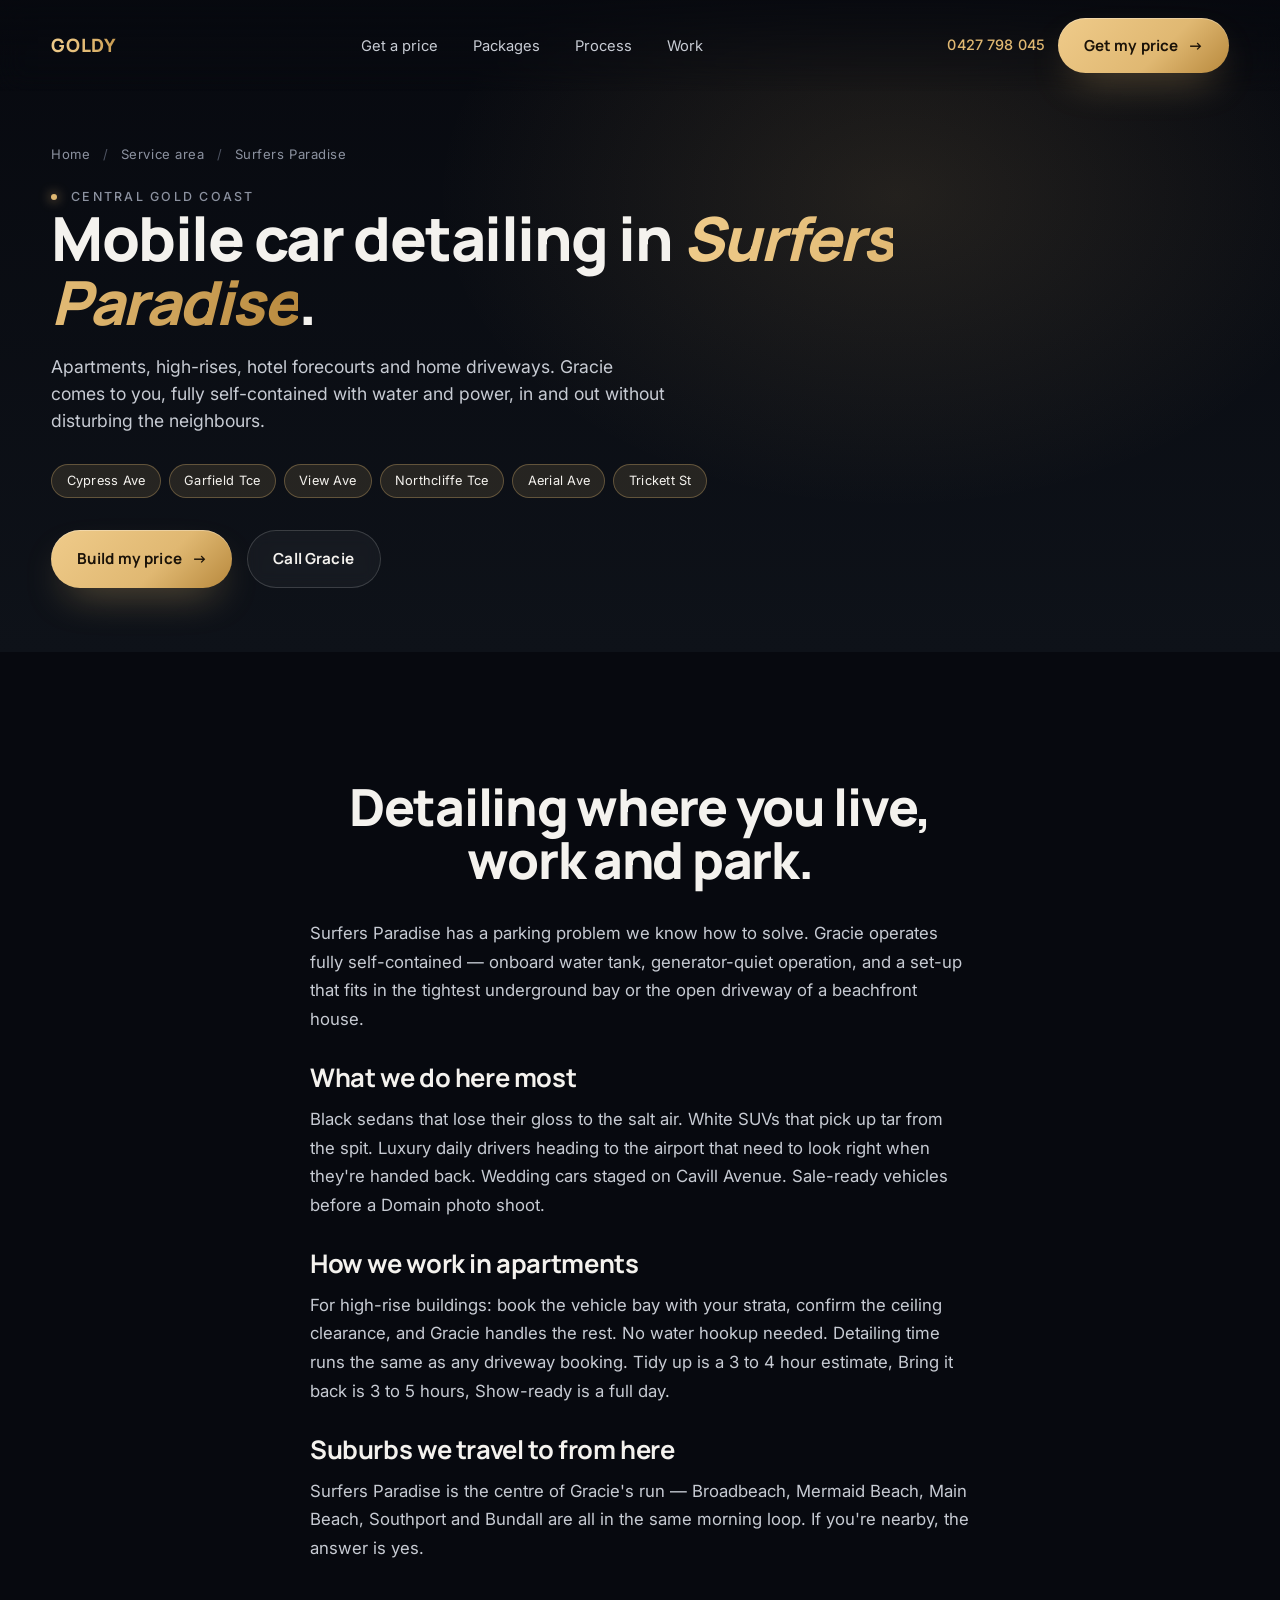
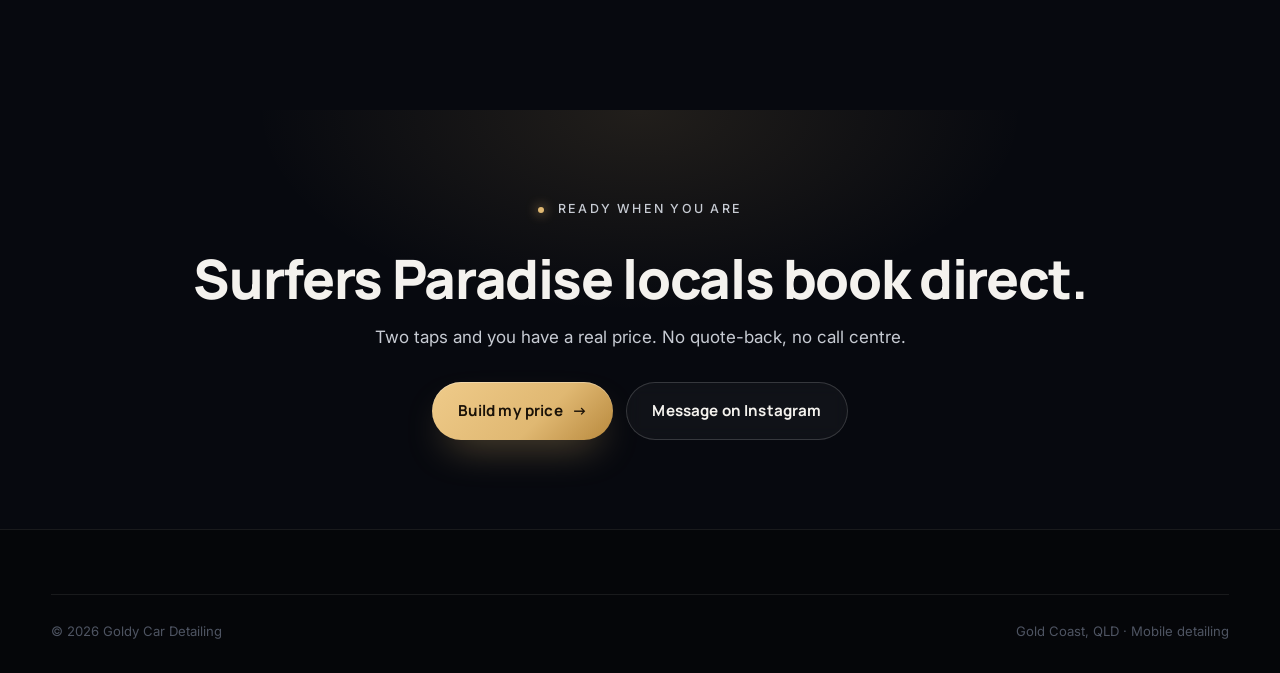
==== commit a67dba47: "v6 Gracie edits: packages renamed, build-your-own, hero video, maintenance plan Packages renamed Sil" ====
--- a/suburbs/surfers-paradise.html
+++ b/suburbs/surfers-paradise.html
@@ -6,7 +6,7 @@
   <meta name="theme-color" content="#07090F">
 
   <title>Mobile Car Detailing Surfers Paradise — Goldy Car Detailing</title>
-  <meta name="description" content="Mobile car detailing in Surfers Paradise — apartments, high-rises, hotel forecourts and home driveways. Gracie comes to you, fully self-contained. From $189.">
+  <meta name="description" content="Mobile car detailing in Surfers Paradise. Apartments, high-rises, hotel forecourts and home driveways. Gracie comes to you, fully self-contained. From $150.">
   <link rel="canonical" href="https://fiqwy.github.io/goldy-car-detailing/suburbs/surfers-paradise.html">
 
   <meta property="og:title" content="Mobile Car Detailing in Surfers Paradise — Goldy Car Detailing">
@@ -97,7 +97,7 @@
         </ul>
       </nav>
       <div class="nav-cta">
-        <a href="tel:+61400000000" class="nav-phone">0400 000 000</a>
+        <a href="tel:+61427798045" class="nav-phone">0427 798 045</a>
         <a href="../index.html#configurator" class="btn btn-primary">Get my price <span class="arrow">→</span></a>
       </div>
     </div>
@@ -115,7 +115,7 @@
         </nav>
         <p class="eyebrow"><span class="dot"></span> Central Gold Coast</p>
         <h1>Mobile car detailing in <span class="gold-grad">Surfers Paradise</span>.</h1>
-        <p class="lede">Apartments, high-rises, hotel forecourts and home driveways. Gracie comes to you — fully self-contained with water and power, in and out without disturbing the neighbours.</p>
+        <p class="lede">Apartments, high-rises, hotel forecourts and home driveways. Gracie comes to you, fully self-contained with water and power, in and out without disturbing the neighbours.</p>
         <div class="neighbourhoods">
           <span class="nh-chip">Cypress Ave</span>
           <span class="nh-chip">Garfield Tce</span>
@@ -126,7 +126,7 @@
         </div>
         <div class="hero-ctas">
           <a href="../index.html#configurator" class="btn btn-primary">Build my price <span class="arrow">→</span></a>
-          <a href="tel:+61400000000" class="btn btn-ghost">Call Gracie</a>
+          <a href="tel:+61427798045" class="btn btn-ghost">Call Gracie</a>
         </div>
       </div>
     </section>
@@ -141,7 +141,7 @@
           <p>Black sedans that lose their gloss to the salt air. White SUVs that pick up tar from the spit. Luxury daily drivers heading to the airport that need to look right when they're handed back. Wedding cars staged on Cavill Avenue. Sale-ready vehicles before a Domain photo shoot.</p>
 
           <h3>How we work in apartments</h3>
-          <p>For high-rise buildings: book the vehicle bay with your strata, confirm the ceiling clearance, and Gracie handles the rest. No water hookup needed. Detailing time runs the same as any driveway booking — 90 minutes for Express Glow, 3–4 hours for Signature, full day for the Showroom Restore.</p>
+          <p>For high-rise buildings: book the vehicle bay with your strata, confirm the ceiling clearance, and Gracie handles the rest. No water hookup needed. Detailing time runs the same as any driveway booking. Tidy up is a 3 to 4 hour estimate, Bring it back is 3 to 5 hours, Show-ready is a full day.</p>
 
           <h3>Suburbs we travel to from here</h3>
           <p>Surfers Paradise is the centre of Gracie's run — Broadbeach, Mermaid Beach, Main Beach, Southport and Bundall are all in the same morning loop. If you're nearby, the answer is yes.</p>
@@ -181,9 +181,9 @@
       "@type": "AutoBodyShop",
       "additionalType": "https://schema.org/AutoDetailing",
       "name": "Goldy Car Detailing — Surfers Paradise",
-      "description": "Mobile car detailing in Surfers Paradise. Express, signature and showroom restore packages from $189.",
+      "description": "Mobile car detailing in Surfers Paradise. Tidy up, Bring it back and Show-ready packages from $150.",
       "url": "https://fiqwy.github.io/goldy-car-detailing/suburbs/surfers-paradise.html",
-      "telephone": "+61400000000",
+      "telephone": "+61427798045",
       "priceRange": "$$",
       "areaServed": { "@type": "Place", "name": "Surfers Paradise, Gold Coast, QLD" },
       "address": { "@type": "PostalAddress", "addressLocality": "Surfers Paradise", "addressRegion": "QLD", "addressCountry": "AU" }
--- a/styles.css
+++ b/styles.css
@@ -688,7 +688,7 @@
 .pkg-plate.is-active { opacity: 0.45; }
 .pkg-grid {
   display: grid;
-  grid-template-columns: repeat(3, 1fr);
+  grid-template-columns: repeat(4, 1fr);
   gap: 1.4rem;
   position: relative;
   z-index: 1;
@@ -1306,7 +1306,7 @@
 @media (max-width: 1024px) {
   .nav-links { display: none; }
   .burger { display: block; }
-  .pkg-grid { grid-template-columns: 1fr; }
+  .pkg-grid { grid-template-columns: repeat(2, 1fr); }
   .gallery-grid { grid-template-columns: repeat(2, 1fr); grid-auto-rows: 200px; }
   .gallery-tile.wide { grid-column: span 2; }
   .gallery-tile.tall { grid-row: span 1; }
@@ -1329,6 +1329,7 @@
   body { font-size: 16px; }
   .hero { padding-top: 7rem; padding-bottom: 4rem; }
   .hero-meta { display: none; }
+  .pkg-grid { grid-template-columns: 1fr; }
   .scroll-cue { display: none; }
   .nav-phone { display: none; }
   .trust-row { grid-template-columns: repeat(2, 1fr); gap: 1.2rem; }
@@ -1361,3 +1362,946 @@
   .hero-shader, .cursor-glow, .overture { display: none !important; }
   .scroll-cue, .brand-mark { animation: none !important; }
 }
+
+/* =====================================================================
+   DEDICATED SHOWCASE SECTIONS — Bikes + Vans/RVs (text ↔ photos split)
+   ===================================================================== */
+.showcase {
+  position: relative;
+}
+.showcase-bikes {
+  background: linear-gradient(180deg, var(--bg-deep) 0%, #0a0c14 60%, var(--bg-deep) 100%);
+}
+.showcase-rvs {
+  background: linear-gradient(180deg, var(--bg-deep) 0%, var(--bg-card) 60%, var(--bg-deep) 100%);
+}
+.showcase-grid {
+  display: grid;
+  grid-template-columns: minmax(0, 1fr) minmax(0, 1.35fr);
+  gap: clamp(2rem, 5vw, 4.5rem);
+  align-items: center;
+}
+.showcase-grid-reverse { grid-template-columns: minmax(0, 1.35fr) minmax(0, 1fr); }
+
+.showcase-text { display: flex; flex-direction: column; gap: 1rem; }
+.showcase-text .eyebrow { margin-bottom: 0.5rem; }
+.showcase-text h2 { font-size: clamp(1.9rem, 3.5vw, 2.9rem); letter-spacing: -0.025em; }
+.showcase-text p { font-size: clamp(1.02rem, 1.3vw, 1.12rem); color: var(--text-body); line-height: 1.65; max-width: 38rem; }
+.showcase-cta { margin-top: 0.6rem; }
+
+.showcase-photos {
+  display: grid;
+  grid-template-columns: repeat(3, 1fr);
+  grid-auto-rows: 200px;
+  gap: 1rem;
+}
+.showcase-photos-grid {
+  grid-template-columns: repeat(4, 1fr);
+  grid-auto-rows: 180px;
+}
+.showcase-photo {
+  margin: 0;
+  position: relative;
+  overflow: hidden;
+  border-radius: var(--r);
+  background: var(--bg-card);
+  border: 1px solid var(--line);
+  isolation: isolate;
+}
+.showcase-photo img {
+  width: 100%; height: 100%;
+  object-fit: cover;
+  transition: transform 700ms var(--ease-out);
+  will-change: transform;
+}
+.showcase-photo:hover img { transform: scale(1.05); }
+.showcase-photo.span-2 { grid-column: span 2; grid-row: span 2; }
+.showcase-photo.is-featured {
+  border-color: var(--gold-line);
+  box-shadow: 0 30px 80px -30px rgba(224, 184, 114, 0.45);
+}
+.showcase-photo.is-featured::after {
+  content: '';
+  position: absolute;
+  inset: 0;
+  background:
+    linear-gradient(180deg, transparent 50%, rgba(7, 9, 15, 0.7) 100%);
+  pointer-events: none;
+}
+
+/* =====================================================================
+   BEHIND THE DETAIL — horizontal spec strip
+   ===================================================================== */
+.behind {
+  background: linear-gradient(180deg, var(--bg-deep) 0%, var(--bg-card) 100%);
+}
+.behind-strip {
+  display: grid;
+  grid-template-columns: repeat(4, 1fr);
+  gap: 1rem;
+  margin-top: var(--gap-inner);
+}
+.behind-tile {
+  margin: 0;
+  position: relative;
+  aspect-ratio: 4/5;
+  overflow: hidden;
+  border-radius: var(--r);
+  background: var(--bg-card);
+  border: 1px solid var(--line);
+  isolation: isolate;
+}
+.behind-tile img {
+  width: 100%; height: 100%;
+  object-fit: cover;
+  transition: transform 700ms var(--ease-out), filter 500ms var(--ease-out);
+  will-change: transform;
+}
+.behind-tile:hover img { transform: scale(1.04); filter: brightness(1.05); }
+.behind-tile figcaption {
+  position: absolute;
+  inset: auto 0 0 0;
+  z-index: 1;
+  padding: 1.6rem 1rem 0.9rem;
+  background: linear-gradient(180deg, transparent 0%, rgba(7, 9, 15, 0.92) 75%);
+  color: var(--text-body);
+  font-size: 0.78rem;
+  letter-spacing: 0.01em;
+  line-height: 1.4;
+}
+
+/* =====================================================================
+   RESPONSIVE — showcases stack, behind strip wraps
+   ===================================================================== */
+@media (max-width: 1024px) {
+  .showcase-grid,
+  .showcase-grid-reverse { grid-template-columns: 1fr; gap: 2.5rem; }
+  .showcase-grid-reverse .showcase-photos { order: 2; }
+  .showcase-photos,
+  .showcase-photos-grid { grid-template-columns: repeat(3, 1fr); grid-auto-rows: 180px; }
+  .behind-strip { grid-template-columns: repeat(2, 1fr); }
+}
+@media (max-width: 640px) {
+  .showcase-photos,
+  .showcase-photos-grid { grid-template-columns: repeat(2, 1fr); grid-auto-rows: 160px; }
+  .showcase-photo.span-2 { grid-column: span 2; grid-row: span 1; }
+  .behind-strip { grid-template-columns: 1fr 1fr; gap: 0.6rem; }
+  .behind-tile figcaption { font-size: 0.72rem; padding: 1.2rem 0.7rem 0.7rem; }
+}
+
+/* =====================================================================
+   WHY GOLDY — 4-pillar differentiation
+   ===================================================================== */
+.why {
+  background: linear-gradient(180deg, var(--bg-deep) 0%, var(--bg-card) 100%);
+}
+.why-grid {
+  display: grid;
+  grid-template-columns: repeat(4, 1fr);
+  gap: 1rem;
+  margin-top: var(--gap-inner);
+}
+.why-pillar {
+  padding: 2rem 1.6rem;
+  background: linear-gradient(180deg, var(--bg-card) 0%, var(--bg-card-2) 100%);
+  border: 1px solid var(--line);
+  border-radius: var(--r-lg);
+  display: flex;
+  flex-direction: column;
+  gap: 0.7rem;
+  position: relative;
+  overflow: hidden;
+  transition: transform 320ms var(--ease-out), border 320ms var(--ease-out), box-shadow 320ms var(--ease-out);
+}
+.why-pillar::before {
+  content: '';
+  position: absolute;
+  inset: -1px;
+  border-radius: inherit;
+  background: linear-gradient(180deg, var(--gold-soft) 0%, transparent 60%);
+  opacity: 0;
+  transition: opacity 320ms var(--ease-out);
+  pointer-events: none;
+}
+.why-pillar:hover {
+  transform: translateY(-4px);
+  border-color: var(--gold-line);
+  box-shadow: var(--shadow-gold);
+}
+.why-pillar:hover::before { opacity: 1; }
+.why-glyph {
+  display: inline-flex;
+  width: 44px;
+  height: 44px;
+  align-items: center;
+  justify-content: center;
+  border-radius: 12px;
+  background: var(--gold-soft);
+  color: var(--gold);
+  margin-bottom: 0.4rem;
+  position: relative;
+  z-index: 1;
+}
+.why-glyph svg { width: 24px; height: 24px; }
+.why-pillar-title {
+  font-family: var(--font-display);
+  font-weight: 700;
+  font-size: 1.15rem;
+  letter-spacing: -0.01em;
+  position: relative;
+  z-index: 1;
+}
+.why-pillar-body {
+  font-size: 0.94rem;
+  color: var(--text-body);
+  line-height: 1.55;
+  position: relative;
+  z-index: 1;
+}
+
+/* =====================================================================
+   BEFORE / AFTER — draggable slider
+   ===================================================================== */
+.reveal {
+  background: var(--bg-deep);
+}
+.reveal-frame {
+  position: relative;
+  max-width: 1100px;
+  margin: 0 auto;
+  aspect-ratio: 16/10;
+  border-radius: var(--r-lg);
+  overflow: hidden;
+  cursor: ew-resize;
+  user-select: none;
+  background: var(--bg-elev);
+  box-shadow: var(--shadow-deep);
+  border: 1px solid var(--line);
+}
+.reveal-before,
+.reveal-after {
+  position: absolute;
+  inset: 0;
+}
+.reveal-before {
+  clip-path: inset(0 50% 0 0);
+  z-index: 2;
+  will-change: clip-path;
+}
+.reveal-before img,
+.reveal-after img {
+  width: 100%;
+  height: 100%;
+  object-fit: cover;
+  display: block;
+}
+/* Before = dull, dim, slightly faded — "tired paint" feel */
+.reveal-before img {
+  filter: saturate(0.45) brightness(0.55) contrast(0.85) blur(0.4px);
+}
+/* After = vivid, sharp, premium */
+.reveal-after img {
+  filter: saturate(1.15) brightness(1.05) contrast(1.08);
+}
+.reveal-tag {
+  position: absolute;
+  top: 1.2rem;
+  padding: 6px 14px;
+  font-family: var(--font-display);
+  font-weight: 700;
+  font-size: 0.78rem;
+  letter-spacing: 0.12em;
+  text-transform: uppercase;
+  border-radius: 999px;
+  backdrop-filter: blur(8px);
+  z-index: 3;
+  pointer-events: none;
+}
+.reveal-tag-before {
+  left: 1.2rem;
+  background: rgba(7, 9, 15, 0.7);
+  color: var(--text-muted);
+  border: 1px solid var(--line);
+}
+.reveal-tag-after {
+  right: 1.2rem;
+  background: linear-gradient(95deg, var(--gold-warm), var(--gold-deep));
+  color: #1A1208;
+}
+.reveal-handle {
+  position: absolute;
+  top: 0;
+  bottom: 0;
+  left: 50%;
+  width: 2px;
+  z-index: 4;
+  transform: translateX(-50%);
+  cursor: ew-resize;
+  outline: none;
+  will-change: left;
+}
+.reveal-handle:focus-visible .reveal-handle-knob {
+  box-shadow: 0 0 0 3px var(--gold), 0 0 30px rgba(224, 184, 114, 0.6);
+}
+.reveal-handle-line {
+  position: absolute;
+  inset: 0 50% 0 50%;
+  width: 2px;
+  margin-left: -1px;
+  background: linear-gradient(180deg, transparent 0%, var(--gold) 8%, var(--gold) 92%, transparent 100%);
+  box-shadow: 0 0 12px rgba(224, 184, 114, 0.5);
+}
+.reveal-handle-knob {
+  position: absolute;
+  top: 50%;
+  left: 50%;
+  transform: translate(-50%, -50%);
+  width: 56px;
+  height: 56px;
+  border-radius: 50%;
+  background: linear-gradient(135deg, var(--gold-warm), var(--gold), var(--gold-deep));
+  color: #1A1208;
+  display: grid;
+  place-items: center;
+  box-shadow: 0 16px 40px -10px rgba(224, 184, 114, 0.55), inset 0 1px 0 rgba(255, 255, 255, 0.4);
+  transition: transform 200ms var(--ease-out), box-shadow 200ms var(--ease-out);
+}
+.reveal-handle:hover .reveal-handle-knob,
+.reveal-handle.is-grabbing .reveal-handle-knob {
+  transform: translate(-50%, -50%) scale(1.08);
+  box-shadow: 0 22px 60px -10px rgba(224, 184, 114, 0.75), inset 0 1px 0 rgba(255, 255, 255, 0.5);
+}
+.reveal-handle.is-grabbing { cursor: grabbing; }
+.reveal-handle-hint {
+  position: absolute;
+  top: calc(50% + 42px);
+  left: 50%;
+  transform: translateX(-50%);
+  font-family: var(--font-body);
+  font-weight: 500;
+  font-size: 0.72rem;
+  letter-spacing: 0.18em;
+  text-transform: uppercase;
+  color: var(--gold);
+  background: rgba(7, 9, 15, 0.6);
+  padding: 4px 10px;
+  border-radius: 999px;
+  border: 1px solid var(--gold-line);
+  backdrop-filter: blur(6px);
+  opacity: 1;
+  transition: opacity 300ms var(--ease-out);
+  white-space: nowrap;
+  pointer-events: none;
+}
+.reveal-frame.is-dragged .reveal-handle-hint { opacity: 0; }
+
+/* =====================================================================
+   RESPONSIVE — pillars stack, slider keeps 4:3 on mobile
+   ===================================================================== */
+@media (max-width: 1024px) {
+  .why-grid { grid-template-columns: 1fr 1fr; }
+  .reveal-frame { aspect-ratio: 4/3; }
+}
+@media (max-width: 640px) {
+  .why-grid { grid-template-columns: 1fr; gap: 0.7rem; }
+  .why-pillar { padding: 1.6rem 1.3rem; }
+  .reveal-frame { aspect-ratio: 1/1; }
+  .reveal-handle-knob { width: 48px; height: 48px; }
+  .reveal-tag { font-size: 0.7rem; padding: 5px 10px; top: 0.9rem; }
+  .reveal-tag-before { left: 0.9rem; }
+  .reveal-tag-after { right: 0.9rem; }
+}
+
+/* Reduced motion — slider still draggable but no auto-tease */
+@media (prefers-reduced-motion: reduce) {
+  .reveal-handle-knob { transition: none; }
+}
+
+/* =====================================================================
+   FEATURED TRANSFORMATION — replaces fake before/after slider
+   Real photo + Gracie's verbatim IG caption. Honest, cinematic.
+   ===================================================================== */
+.featured {
+  background: linear-gradient(180deg, var(--bg-deep) 0%, var(--bg-card) 60%, var(--bg-deep) 100%);
+  position: relative;
+}
+.featured::before {
+  content: '';
+  position: absolute;
+  inset: 0;
+  background: radial-gradient(60% 80% at 70% 50%, var(--gold-soft) 0%, transparent 60%);
+  pointer-events: none;
+}
+.featured-grid {
+  display: grid;
+  grid-template-columns: 1.15fr 1fr;
+  gap: clamp(2rem, 5vw, 4.5rem);
+  align-items: center;
+  position: relative;
+}
+.featured-photo {
+  margin: 0;
+  position: relative;
+  border-radius: var(--r-lg);
+  overflow: hidden;
+  aspect-ratio: 4/5;
+  background: var(--bg-elev);
+  border: 1px solid var(--gold-line);
+  box-shadow: var(--shadow-deep);
+  isolation: isolate;
+}
+.featured-photo img {
+  width: 100%;
+  height: 100%;
+  object-fit: cover;
+  transition: transform 1200ms var(--ease-out);
+  will-change: transform;
+}
+.featured-photo:hover img { transform: scale(1.03); }
+.featured-photo::after {
+  content: '';
+  position: absolute;
+  inset: 0;
+  background: linear-gradient(180deg, transparent 55%, rgba(7, 9, 15, 0.85) 100%);
+  pointer-events: none;
+}
+.featured-plate {
+  position: absolute;
+  bottom: 1.2rem;
+  left: 1.2rem;
+  z-index: 1;
+  padding: 8px 14px;
+  background: rgba(7, 9, 15, 0.7);
+  backdrop-filter: blur(8px);
+  border: 1px solid var(--gold-line);
+  color: var(--gold);
+  font-family: var(--font-display);
+  font-weight: 700;
+  font-size: 0.78rem;
+  letter-spacing: 0.06em;
+  text-transform: uppercase;
+  border-radius: 999px;
+}
+.featured-copy { display: flex; flex-direction: column; gap: 1.2rem; }
+.featured-copy h2 { font-size: clamp(1.85rem, 3.4vw, 2.8rem); letter-spacing: -0.025em; }
+.featured-quote {
+  margin: 0;
+  padding: 1.2rem 1.4rem;
+  border-left: 3px solid var(--gold);
+  background: rgba(255, 255, 255, 0.025);
+  border-radius: 0 var(--r) var(--r) 0;
+  font-family: var(--font-display);
+  font-weight: 500;
+  font-size: clamp(1rem, 1.4vw, 1.12rem);
+  font-style: italic;
+  line-height: 1.6;
+  color: var(--text-body);
+}
+.featured-attribution {
+  font-size: 0.85rem;
+  color: var(--gold);
+  letter-spacing: 0.04em;
+  margin: -0.4rem 0 0 1.4rem;
+}
+.featured-cta { display: flex; gap: 0.8rem; flex-wrap: wrap; margin-top: 0.6rem; }
+
+@media (max-width: 1024px) {
+  .featured-grid { grid-template-columns: 1fr; }
+  .featured-photo { aspect-ratio: 4/3; }
+}
+@media (max-width: 640px) {
+  .featured-photo { aspect-ratio: 1/1; }
+  .featured-plate { font-size: 0.7rem; padding: 6px 10px; bottom: 0.8rem; left: 0.8rem; }
+}
+
+/* =====================================================================
+   TESTIMONIALS — social-proof cards (replaces fake-quote pattern)
+   ===================================================================== */
+.tmt-proof {
+  text-align: left;
+  gap: 0.6rem;
+}
+.tmt-metric {
+  font-family: var(--font-display);
+  font-weight: 800;
+  font-size: clamp(1.8rem, 3vw, 2.4rem);
+  letter-spacing: -0.025em;
+  background: linear-gradient(95deg, var(--gold-warm), var(--gold), var(--gold-deep));
+  -webkit-background-clip: text;
+  background-clip: text;
+  color: transparent;
+  line-height: 1.1;
+}
+.tmt-label {
+  font-family: var(--font-display);
+  font-weight: 700;
+  font-size: 1rem;
+  color: var(--text-primary);
+  letter-spacing: 0.01em;
+}
+.tmt-sub {
+  font-size: 0.92rem;
+  color: var(--text-body);
+  line-height: 1.5;
+  margin-top: 0.3rem;
+}
+
+/* =====================================================================
+   ACCESSIBILITY UTILITIES
+   ===================================================================== */
+/* Visually hidden but available to screen readers */
+.sr-only {
+  position: absolute;
+  width: 1px; height: 1px;
+  padding: 0;
+  margin: -1px;
+  overflow: hidden;
+  clip: rect(0, 0, 0, 0);
+  white-space: nowrap;
+  border: 0;
+}
+
+/* Skip-to-content link — visible only on keyboard focus */
+.skip-link {
+  position: fixed;
+  top: 1rem;
+  left: 1rem;
+  z-index: 200;
+  padding: 0.8rem 1.2rem;
+  background: linear-gradient(135deg, var(--gold-warm), var(--gold-deep));
+  color: #1A1208;
+  font-family: var(--font-display);
+  font-weight: 700;
+  font-size: 0.9rem;
+  border-radius: var(--r-pill);
+  box-shadow: 0 18px 40px -10px rgba(224, 184, 114, 0.55);
+  transform: translateY(-150%);
+  transition: transform 200ms var(--ease-out);
+}
+.skip-link:focus,
+.skip-link:focus-visible {
+  transform: translateY(0);
+  outline: 2px solid var(--gold-warm);
+  outline-offset: 3px;
+}
+
+/* =====================================================================
+   GOLD-GRAD + SPLIT-TEXT INTEROP FIX
+   `.gold-grad` uses `color: transparent + background-clip: text` which
+   doesn't propagate through nested .split-word > span elements (the
+   inner spans get color: transparent but no background, so the text
+   reads as fully transparent). Re-apply the gradient on the inner span.
+   ===================================================================== */
+.gold-grad .split-word,
+.gold-grad .split-word > span {
+  background: linear-gradient(95deg, var(--gold-warm) 0%, var(--gold) 50%, var(--gold-deep) 100%);
+  -webkit-background-clip: text;
+  background-clip: text;
+  color: transparent;
+  font-style: italic;
+}
+
+/* =====================================================================
+   v6 — CONFIGURATOR RESULT: summary, includes accordion, add-on picker
+   ===================================================================== */
+.cfg-result-summary {
+  color: var(--text-muted);
+  font-size: 0.9rem;
+  margin-top: 0.3rem;
+}
+
+/* Keep the "from · estimate" line readable — override the gradient's
+   transparent text-fill it would otherwise inherit from .cfg-price. */
+.cfg-price small {
+  display: block;
+  margin-top: 0.25rem;
+  background: none;
+  -webkit-text-fill-color: var(--text-muted);
+  color: var(--text-muted);
+  font-weight: 600;
+  font-size: 0.42em;
+  letter-spacing: 0.03em;
+  text-transform: none;
+}
+
+.cfg-includes-accordion {
+  border: 1px solid var(--line);
+  border-radius: var(--r);
+  background: rgba(255, 255, 255, 0.02);
+  overflow: hidden;
+}
+.cfg-includes-accordion > summary {
+  list-style: none;
+  cursor: pointer;
+  display: flex;
+  align-items: center;
+  justify-content: space-between;
+  gap: 0.6rem;
+  padding: 0.95rem 1.1rem;
+  font-family: var(--font-display);
+  font-weight: 700;
+  font-size: 0.98rem;
+  color: var(--text-primary);
+  transition: background 200ms var(--ease-out);
+}
+.cfg-includes-accordion > summary::-webkit-details-marker { display: none; }
+.cfg-includes-accordion > summary::after {
+  content: '';
+  width: 9px; height: 9px;
+  border-right: 2px solid var(--gold);
+  border-bottom: 2px solid var(--gold);
+  transform: rotate(45deg);
+  transition: transform 240ms var(--ease-out);
+  margin-right: 0.2rem;
+  flex: none;
+}
+.cfg-includes-accordion[open] > summary::after { transform: rotate(-135deg); }
+.cfg-includes-accordion > summary:hover { background: var(--gold-soft); }
+.cfg-includes-accordion .cfg-includes { padding: 0.2rem 1.1rem 1.1rem; }
+
+/* Custom goal — add-on picker */
+.cfg-addons { margin-top: 0.1rem; }
+.cfg-addons-label {
+  font-size: 0.82rem;
+  text-transform: uppercase;
+  letter-spacing: 0.08em;
+  color: var(--text-muted);
+  margin-bottom: 0.7rem;
+}
+.cfg-addons-grid {
+  display: grid;
+  grid-template-columns: repeat(auto-fit, minmax(180px, 1fr));
+  gap: 0.7rem;
+}
+.cfg-addon {
+  display: flex;
+  align-items: center;
+  justify-content: space-between;
+  gap: 0.6rem;
+  padding: 0.85rem 1rem;
+  background: rgba(255, 255, 255, 0.025);
+  border: 1px solid var(--line);
+  border-radius: var(--r);
+  text-align: left;
+  cursor: pointer;
+  transition: border 200ms var(--ease-out), background 200ms var(--ease-out), transform 200ms var(--ease-out);
+}
+.cfg-addon:hover { border-color: var(--gold-line); transform: translateY(-2px); }
+.cfg-addon.is-selected {
+  border-color: var(--gold);
+  background: var(--gold-soft);
+  box-shadow: 0 0 0 1px var(--gold);
+}
+.cfg-addon-name { font-weight: 600; font-size: 0.92rem; color: var(--text-primary); }
+.cfg-addon-price {
+  font-family: var(--font-display);
+  font-weight: 700;
+  color: var(--gold);
+  font-size: 0.92rem;
+  white-space: nowrap;
+}
+
+.cfg-ctas { margin-top: 0.1rem; }
+.cfg-hedge {
+  margin-top: 0.7rem;
+  font-size: 0.85rem;
+  color: var(--text-body);
+  text-align: center;
+}
+.cfg-foot {
+  margin-top: 0.15rem;
+  font-size: 0.8rem;
+  color: var(--text-muted);
+  text-align: center;
+}
+
+/* Custom build-your-own picker */
+.cfg-builder { display: grid; gap: 1.1rem; }
+.cfg-svc-group-title {
+  font-size: 0.78rem;
+  text-transform: uppercase;
+  letter-spacing: 0.08em;
+  color: var(--gold);
+  margin-bottom: 0.55rem;
+}
+.cfg-svc {
+  width: 100%;
+  display: flex;
+  align-items: center;
+  gap: 0.7rem;
+  padding: 0.7rem 0.9rem;
+  margin-bottom: 0.5rem;
+  background: rgba(255, 255, 255, 0.025);
+  border: 1px solid var(--line);
+  border-radius: var(--r-sm);
+  text-align: left;
+  cursor: pointer;
+  transition: border 180ms var(--ease-out), background 180ms var(--ease-out);
+}
+.cfg-svc:last-child { margin-bottom: 0; }
+.cfg-svc:hover { border-color: var(--gold-line); }
+.cfg-svc.is-selected { border-color: var(--gold); background: var(--gold-soft); }
+.cfg-svc-check {
+  width: 18px; height: 18px; flex: none;
+  border: 1.5px solid var(--line-strong);
+  border-radius: 5px;
+  position: relative;
+  transition: background 180ms var(--ease-out), border-color 180ms var(--ease-out);
+}
+.cfg-svc.is-selected .cfg-svc-check { background: var(--gold); border-color: var(--gold); }
+.cfg-svc.is-selected .cfg-svc-check::after {
+  content: '';
+  position: absolute; left: 5px; top: 1px;
+  width: 5px; height: 9px;
+  border: solid #1A1208; border-width: 0 2px 2px 0;
+  transform: rotate(45deg);
+}
+.cfg-svc-name { flex: 1; font-size: 0.92rem; color: var(--text-body); }
+.cfg-svc.is-selected .cfg-svc-name { color: var(--text-primary); }
+.cfg-svc-price {
+  font-family: var(--font-display);
+  font-weight: 700;
+  color: var(--gold);
+  font-size: 0.92rem;
+  white-space: nowrap;
+}
+.cfg-compare {
+  padding: 0.85rem 1.1rem;
+  background: rgba(224, 184, 114, 0.06);
+  border: 1px solid var(--gold-line);
+  border-radius: var(--r);
+  font-size: 0.88rem;
+  color: var(--text-primary);
+  line-height: 1.5;
+}
+.pkg-price-custom { font-size: 1.5rem; }
+
+/* ===================== BUILD-YOUR-OWN SECTION ===================== */
+.build { position: relative; padding: var(--gap-section) 0; }
+.build-panel {
+  max-width: 1000px;
+  margin: 2.4rem auto 0;
+  background: linear-gradient(180deg, var(--bg-card) 0%, var(--bg-card-2) 100%);
+  border: 1px solid var(--line);
+  border-radius: var(--r-lg);
+  padding: clamp(1.5rem, 3vw, 2.6rem);
+  box-shadow: var(--shadow-card);
+}
+.build-menu {
+  display: grid;
+  grid-template-columns: repeat(3, 1fr);
+  gap: 1.6rem;
+  align-items: start;
+}
+.build-summary {
+  margin-top: 1.6rem;
+  padding-top: 1.4rem;
+  border-top: 1px solid var(--line);
+}
+.build-total {
+  display: flex;
+  justify-content: space-between;
+  align-items: baseline;
+  gap: 1rem;
+  margin-bottom: 0.8rem;
+}
+.build-total-label {
+  font-family: var(--font-display);
+  font-weight: 700;
+  font-size: 1.05rem;
+  color: var(--text-primary);
+}
+.build-total-num {
+  font-family: var(--font-display);
+  font-weight: 800;
+  font-size: clamp(1.9rem, 3.4vw, 2.8rem);
+  letter-spacing: -0.02em;
+  background: linear-gradient(95deg, var(--gold-warm), var(--gold), var(--gold-deep));
+  -webkit-background-clip: text;
+  background-clip: text;
+  color: transparent;
+}
+.build-ctas { margin-top: 1rem; }
+
+/* Pre-included Tidy up base */
+.build-base {
+  padding: 1.1rem 1.2rem;
+  margin-bottom: 1.4rem;
+  background: var(--gold-soft);
+  border: 1px solid var(--gold-line);
+  border-radius: var(--r);
+}
+.build-base-head { display: flex; justify-content: space-between; align-items: center; gap: 1rem; }
+.build-base-title { font-family: var(--font-display); font-weight: 700; color: var(--text-primary); }
+.build-base-tag {
+  font-size: 0.66rem;
+  text-transform: uppercase;
+  letter-spacing: 0.06em;
+  color: #1A1208;
+  background: var(--gold);
+  padding: 2px 8px;
+  border-radius: 999px;
+  margin-left: 0.4rem;
+}
+.build-base-price { font-family: var(--font-display); font-weight: 800; color: var(--gold); font-size: 1.3rem; }
+.build-base-acc { margin-top: 0.7rem; border: none; background: transparent; border-radius: 0; }
+.build-base-acc > summary { padding: 0.3rem 0; font-size: 0.85rem; }
+.build-base-acc .cfg-includes { padding: 0.2rem 0 0; }
+.build-add-label {
+  font-size: 0.82rem;
+  text-transform: uppercase;
+  letter-spacing: 0.08em;
+  color: var(--text-muted);
+  margin-bottom: 0.8rem;
+}
+@media (max-width: 760px) { .build-menu { grid-template-columns: 1fr; } }
+
+/* =====================================================================
+   v6 — PACKAGES "See full list" toggle
+   ===================================================================== */
+.pkg-more > summary {
+  list-style: none;
+  cursor: pointer;
+  display: inline-flex;
+  align-items: center;
+  gap: 0.4rem;
+  font-size: 0.85rem;
+  font-weight: 600;
+  color: var(--gold);
+  padding: 0.15rem 0;
+}
+.pkg-more > summary::-webkit-details-marker { display: none; }
+.pkg-more > summary::after {
+  content: '';
+  width: 7px; height: 7px;
+  border-right: 2px solid var(--gold);
+  border-bottom: 2px solid var(--gold);
+  transform: rotate(45deg);
+  transition: transform 220ms var(--ease-out);
+}
+.pkg-more[open] > summary::after { transform: rotate(-135deg); }
+.pkg-more .pkg-includes { margin-top: 0.6rem; }
+.pkg-more-count { color: var(--text-muted); font-weight: 600; }
+
+/* =====================================================================
+   v6 — MAINTENANCE PLAN section (recurring offer for regulars)
+   ===================================================================== */
+.maintenance {
+  position: relative;
+  padding: var(--gap-section) 0;
+  background: linear-gradient(180deg, var(--bg-deep) 0%, #0a0c14 55%, var(--bg-deep) 100%);
+}
+.maintenance-panel {
+  display: grid;
+  grid-template-columns: 1.05fr 0.95fr;
+  gap: clamp(1.6rem, 4vw, 3.4rem);
+  align-items: center;
+  max-width: 1080px;
+  margin: 0 auto;
+  padding: clamp(1.6rem, 3.2vw, 3rem);
+  background: linear-gradient(180deg, var(--bg-card) 0%, var(--bg-card-2) 100%);
+  border: 1px solid var(--gold-line);
+  border-radius: var(--r-lg);
+  box-shadow: var(--shadow-card);
+  position: relative;
+  overflow: hidden;
+}
+.maintenance-panel::before {
+  content: '';
+  position: absolute;
+  inset: -1px;
+  border-radius: inherit;
+  background: linear-gradient(135deg, var(--gold-soft) 0%, transparent 35%, transparent 65%, var(--gold-soft) 100%);
+  pointer-events: none;
+}
+.maintenance-copy, .maintenance-pick { position: relative; }
+.maintenance-title {
+  font-family: var(--font-display);
+  font-weight: 800;
+  font-size: clamp(1.7rem, 3vw, 2.4rem);
+  line-height: 1.05;
+  letter-spacing: -0.02em;
+  margin: 0.6rem 0 0.9rem;
+}
+.maintenance-blurb {
+  color: var(--text-body);
+  font-size: 1rem;
+  line-height: 1.6;
+  max-width: 34rem;
+}
+.cadence-label {
+  font-size: 0.82rem;
+  text-transform: uppercase;
+  letter-spacing: 0.08em;
+  color: var(--text-muted);
+  margin-bottom: 0.7rem;
+}
+.cadence-chips {
+  display: flex;
+  flex-wrap: wrap;
+  gap: 0.5rem;
+  margin-bottom: 1.3rem;
+}
+.cadence-chip {
+  padding: 0.6rem 1.05rem;
+  border-radius: var(--r-pill);
+  border: 1px solid var(--line-strong);
+  background: rgba(255, 255, 255, 0.04);
+  color: var(--text-body);
+  font-family: var(--font-display);
+  font-weight: 700;
+  font-size: 0.88rem;
+  cursor: pointer;
+  transition: border 200ms var(--ease-out), background 200ms var(--ease-out), color 200ms var(--ease-out), transform 200ms var(--ease-out);
+}
+.cadence-chip:hover { border-color: var(--gold-line); transform: translateY(-2px); }
+.cadence-chip.is-selected {
+  border-color: var(--gold);
+  background: linear-gradient(135deg, var(--gold-warm), var(--gold));
+  color: #1A1208;
+  box-shadow: 0 14px 30px -14px rgba(224, 184, 114, 0.6);
+}
+.maintenance-ctas { display: flex; flex-wrap: wrap; gap: 0.8rem; }
+.maintenance-micro {
+  margin-top: 0.9rem;
+  font-size: 0.82rem;
+  color: var(--text-muted);
+}
+
+/* =====================================================================
+   v6 — HERO VIDEO (replaces static after.jpg; reduced-motion → poster)
+   ===================================================================== */
+.hero-video {
+  position: absolute;
+  inset: 0;
+  width: 100%;
+  height: 100%;
+  object-fit: cover;
+  object-position: center;
+  filter: brightness(0.85) saturate(1.18) contrast(1.05);
+  opacity: 0;
+  transition: opacity 600ms var(--ease-out);
+  z-index: 1; /* the video fills the whole hero, edge to edge */
+}
+.hero-video.is-ready { opacity: 1; }
+/* The autoplay video replaces the before/after reveal, so retire the reveal label */
+.hero-meta { display: none; }
+
+/* Hero CTAs: Build my price + Text Gracie on top, Maintenance plans underneath (desktop) */
+#heroCtas { flex-direction: column; align-items: flex-start; gap: 0.9rem; }
+#heroCtas .hero-cta-row { display: flex; gap: 0.9rem; flex-wrap: wrap; }
+
+/* v6 responsive */
+@media (max-width: 860px) {
+  .maintenance-panel { grid-template-columns: 1fr; }
+}
+@media (max-width: 640px) {
+  #heroCtas { align-items: stretch; }
+  #heroCtas .hero-cta-row { flex-direction: column; }
+  .hero-ctas .btn,
+  .cfg-ctas .btn,
+  .maintenance-ctas .btn { width: 100%; justify-content: center; }
+}
+@media (prefers-reduced-motion: reduce) {
+  .hero-video { display: none !important; }
+}
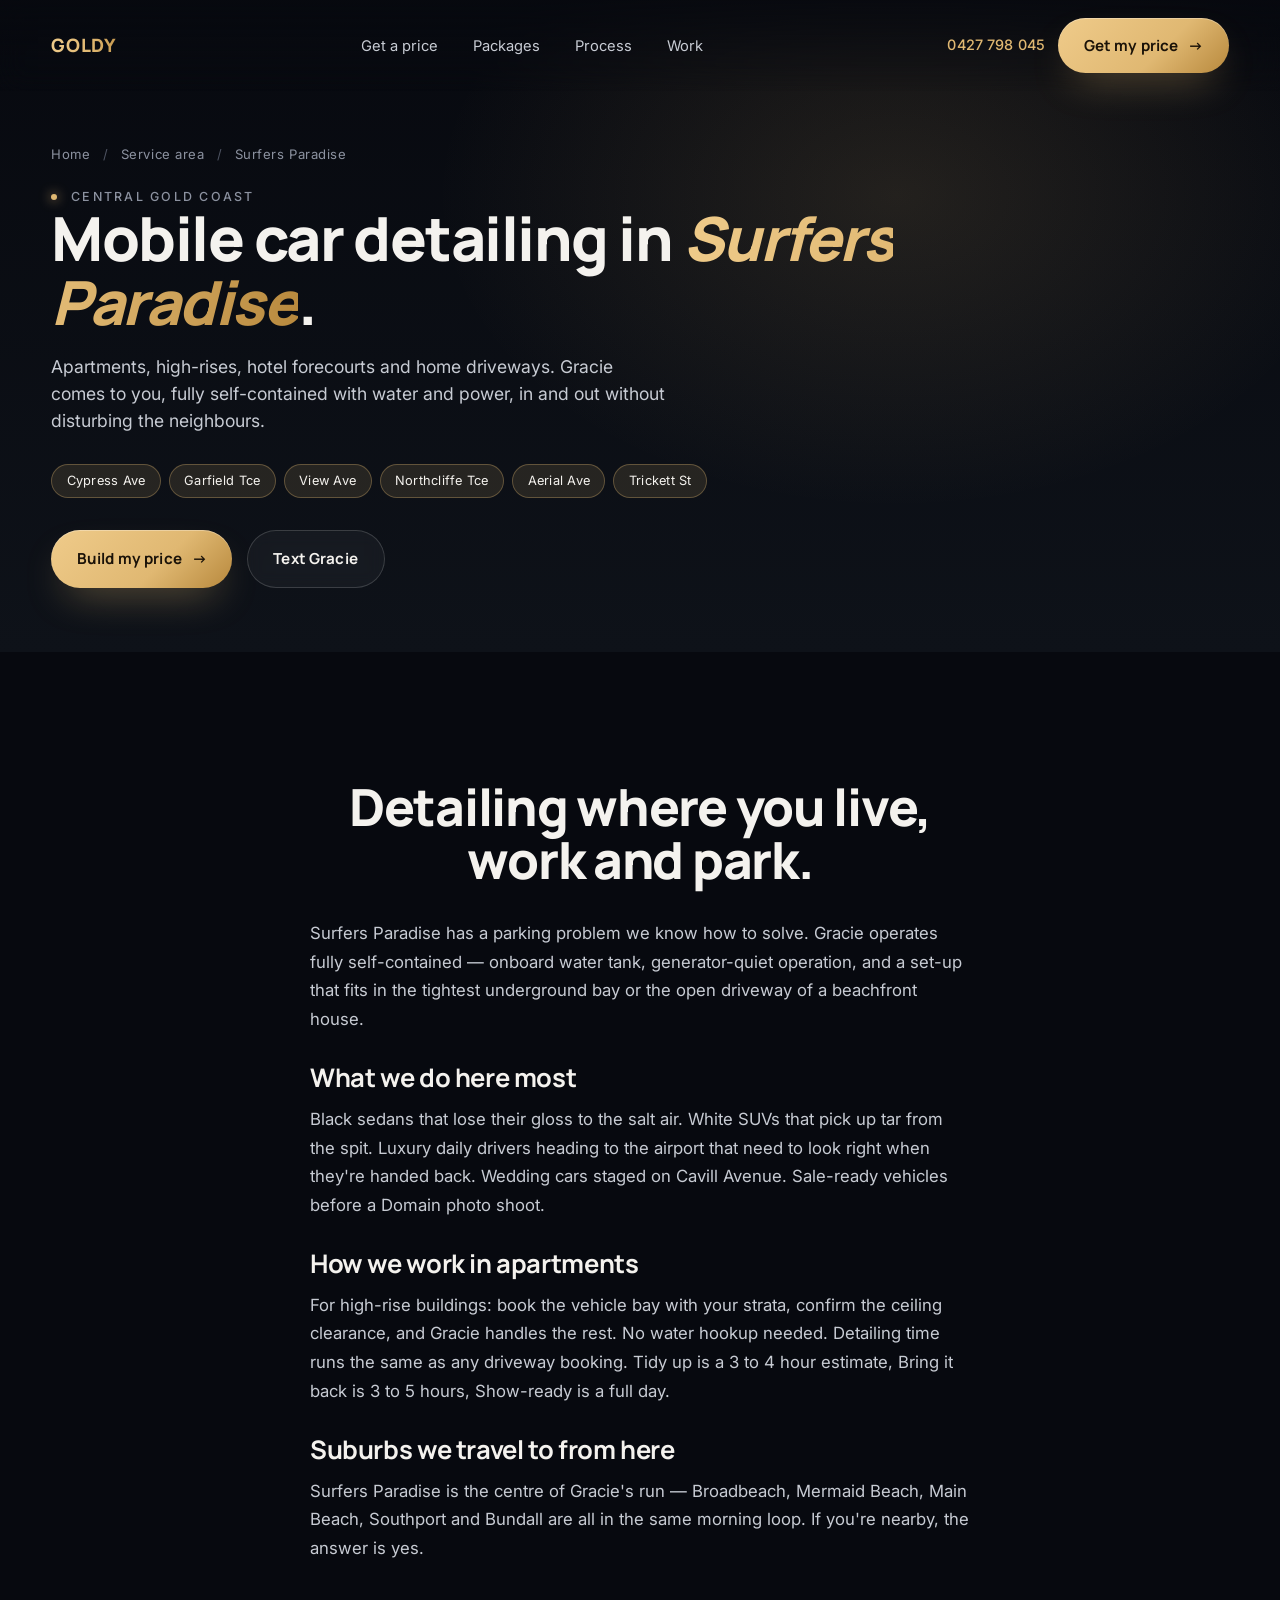
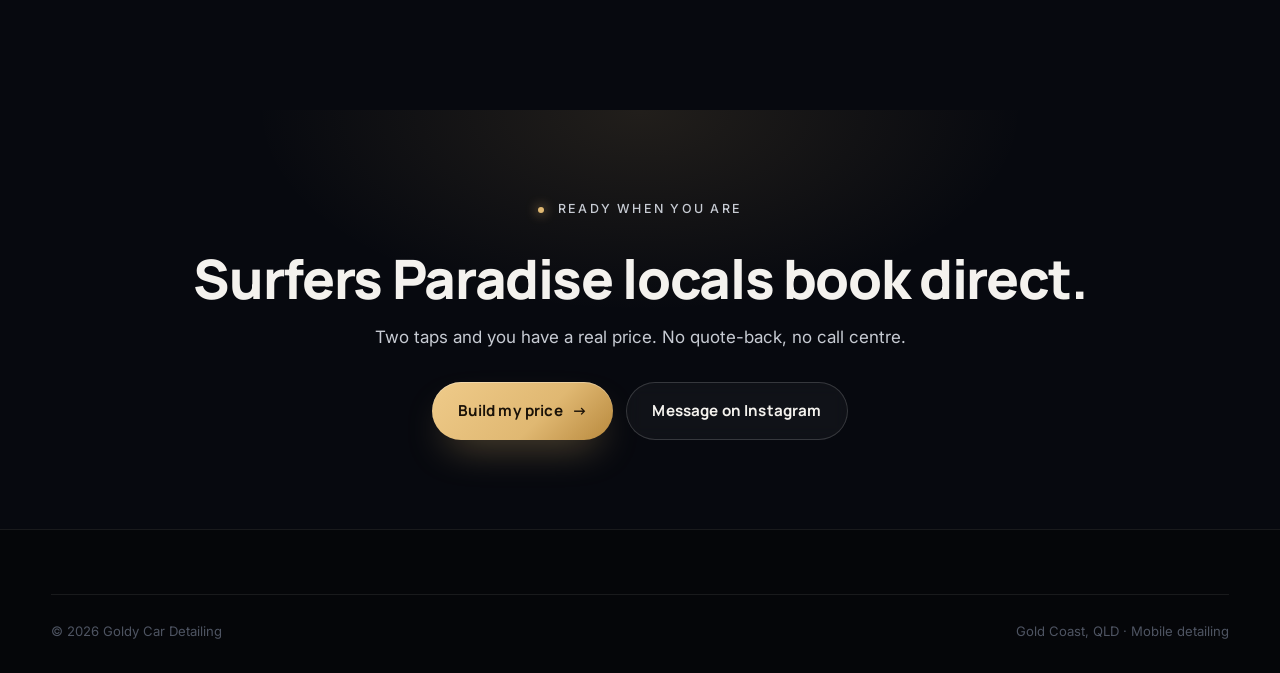
==== commit 2f6aca1c: "SMS-only booking + mobile smoothness pass Remove all email — every booking/contact action now opens " ====
--- a/suburbs/surfers-paradise.html
+++ b/suburbs/surfers-paradise.html
@@ -7,12 +7,12 @@
 
   <title>Mobile Car Detailing Surfers Paradise — Goldy Car Detailing</title>
   <meta name="description" content="Mobile car detailing in Surfers Paradise. Apartments, high-rises, hotel forecourts and home driveways. Gracie comes to you, fully self-contained. From $150.">
-  <link rel="canonical" href="https://fiqwy.github.io/goldy-car-detailing/suburbs/surfers-paradise.html">
+  <link rel="canonical" href="https://goldycardetailing.com.au/suburbs/surfers-paradise.html">
 
   <meta property="og:title" content="Mobile Car Detailing in Surfers Paradise — Goldy Car Detailing">
   <meta property="og:description" content="Showroom finish, at your driveway. Surfers Paradise mobile detailing direct with Gracie.">
   <meta property="og:type" content="website">
-  <meta property="og:image" content="https://fiqwy.github.io/goldy-car-detailing/assets/og/og-image.jpg">
+  <meta property="og:image" content="https://goldycardetailing.com.au/assets/og/og-image.jpg">
 
   <link rel="preconnect" href="https://fonts.googleapis.com">
   <link rel="preconnect" href="https://fonts.gstatic.com" crossorigin>
@@ -126,7 +126,7 @@
         </div>
         <div class="hero-ctas">
           <a href="../index.html#configurator" class="btn btn-primary">Build my price <span class="arrow">→</span></a>
-          <a href="tel:+61427798045" class="btn btn-ghost">Call Gracie</a>
+          <a href="sms:+61427798045?&body=Hi%20Gracie!%20I'd%20like%20to%20book%20a%20detail%20in%20Surfers%20Paradise.%20My%20name%3A%20" class="btn btn-ghost">Text Gracie</a>
         </div>
       </div>
     </section>
@@ -182,7 +182,7 @@
       "additionalType": "https://schema.org/AutoDetailing",
       "name": "Goldy Car Detailing — Surfers Paradise",
       "description": "Mobile car detailing in Surfers Paradise. Tidy up, Bring it back and Show-ready packages from $150.",
-      "url": "https://fiqwy.github.io/goldy-car-detailing/suburbs/surfers-paradise.html",
+      "url": "https://goldycardetailing.com.au/suburbs/surfers-paradise.html",
       "telephone": "+61427798045",
       "priceRange": "$$",
       "areaServed": { "@type": "Place", "name": "Surfers Paradise, Gold Coast, QLD" },
@@ -192,8 +192,8 @@
       "@context": "https://schema.org",
       "@type": "BreadcrumbList",
       "itemListElement": [
-        { "@type": "ListItem", "position": 1, "name": "Home", "item": "https://fiqwy.github.io/goldy-car-detailing/" },
-        { "@type": "ListItem", "position": 2, "name": "Service area", "item": "https://fiqwy.github.io/goldy-car-detailing/#suburbs" },
+        { "@type": "ListItem", "position": 1, "name": "Home", "item": "https://goldycardetailing.com.au/" },
+        { "@type": "ListItem", "position": 2, "name": "Service area", "item": "https://goldycardetailing.com.au/#suburbs" },
         { "@type": "ListItem", "position": 3, "name": "Surfers Paradise" }
       ]
     }
--- a/styles.css
+++ b/styles.css
@@ -276,7 +276,7 @@
   inset: 0;
   background: var(--bg-deep);
   z-index: 49;
-  padding: 6rem 6vw 2rem;
+  padding: 6rem 6vw calc(2rem + env(safe-area-inset-bottom));
   display: flex;
   flex-direction: column;
   gap: 1rem;
@@ -284,6 +284,7 @@
   transition: transform 420ms var(--ease-emph);
   height: 100dvh;
   overflow-y: auto;
+  overscroll-behavior: contain;   /* stop the page behind from scrolling on touch */
 }
 .drawer.is-open { transform: translateY(0); }
 .drawer a {
@@ -302,6 +303,7 @@
 .hero {
   position: relative;
   min-height: 100vh;
+  min-height: 100svh;
   min-height: 100dvh;
   display: flex;
   align-items: center;
@@ -543,7 +545,7 @@
 }
 .cfg-grid {
   display: grid;
-  grid-template-columns: repeat(auto-fit, minmax(165px, 1fr));
+  grid-template-columns: repeat(auto-fit, minmax(min(165px, 100%), 1fr));
   gap: 0.8rem;
 }
 .cfg-opt {
@@ -594,6 +596,9 @@
   display: inline-flex;
   align-items: center;
   gap: 0.4rem;
+  min-height: 44px;            /* full touch target */
+  padding: 0.4rem 0.2rem;
+  margin-left: -0.2rem;
 }
 .cfg-back:hover { color: var(--text-primary); }
 
@@ -1014,7 +1019,7 @@
 }
 .suburb-grid {
   display: grid;
-  grid-template-columns: repeat(auto-fit, minmax(220px, 1fr));
+  grid-template-columns: repeat(auto-fit, minmax(min(220px, 100%), 1fr));
   gap: 0.8rem;
 }
 .suburb-card {
@@ -1208,7 +1213,7 @@
   margin-bottom: 1rem;
 }
 .footer ul { list-style: none; padding: 0; margin: 0; display: grid; gap: 0.5rem; }
-.footer a { color: var(--text-body); font-size: 0.92rem; transition: color 180ms var(--ease-out); }
+.footer a { color: var(--text-body); font-size: 0.92rem; display: inline-block; padding: 0.35rem 0; transition: color 180ms var(--ease-out); }
 .footer a:hover { color: var(--gold); }
 .footer-tag {
   font-family: var(--font-display);
@@ -1236,7 +1241,9 @@
 /* -------- FLOATING CALL (mobile) -------- */
 .float-call {
   position: fixed;
-  bottom: 1.2rem; right: 1.2rem;
+  /* clear the iPhone home indicator (env() is 0 where there's no inset) */
+  bottom: calc(1.2rem + env(safe-area-inset-bottom));
+  right: calc(1.2rem + env(safe-area-inset-right));
   z-index: 40;
   width: 56px; height: 56px;
   border-radius: 50%;
@@ -1323,6 +1330,14 @@
   /* Occasion rail becomes horizontal native swipe */
   .occasion-rail { overflow-x: auto; -webkit-overflow-scrolling: touch; }
   .occasion-track { transform: none !important; }
+
+  /* No hover on touch → these promoted layers cost GPU memory for zero benefit.
+     Let the browser promote on demand instead of pinning dozens of layers. */
+  .gallery-tile img,
+  .showcase-photo img,
+  .behind-tile img,
+  .featured-photo img,
+  .process-track { will-change: auto; }
 }
 
 @media (max-width: 640px) {
@@ -1342,6 +1357,8 @@
   .field-row { grid-template-columns: 1fr; }
   .cfg-result-head { flex-direction: column; align-items: flex-start; gap: 0.6rem; }
   .float-call { display: flex; }
+  /* 16px minimum stops iOS Safari auto-zooming the page on input focus */
+  .field input, .field select, .field textarea { font-size: 16px; }
 }
 
 /* -------- REDUCED MOTION -------- */
@@ -1970,7 +1987,7 @@
 }
 .cfg-addons-grid {
   display: grid;
-  grid-template-columns: repeat(auto-fit, minmax(180px, 1fr));
+  grid-template-columns: repeat(auto-fit, minmax(min(180px, 100%), 1fr));
   gap: 0.7rem;
 }
 .cfg-addon {
@@ -2029,8 +2046,9 @@
   display: flex;
   align-items: center;
   gap: 0.7rem;
-  padding: 0.7rem 0.9rem;
-  margin-bottom: 0.5rem;
+  padding: 0.9rem 1rem;
+  min-height: 44px;
+  margin-bottom: 0.55rem;
   background: rgba(255, 255, 255, 0.025);
   border: 1px solid var(--line);
   border-radius: var(--r-sm);
@@ -2168,7 +2186,8 @@
   font-size: 0.85rem;
   font-weight: 600;
   color: var(--gold);
-  padding: 0.15rem 0;
+  padding: 0.55rem 0;
+  min-height: 44px;
 }
 .pkg-more > summary::-webkit-details-marker { display: none; }
 .pkg-more > summary::after {
@@ -2243,7 +2262,8 @@
   margin-bottom: 1.3rem;
 }
 .cadence-chip {
-  padding: 0.6rem 1.05rem;
+  padding: 0.8rem 1.15rem;
+  min-height: 44px;
   border-radius: var(--r-pill);
   border: 1px solid var(--line-strong);
   background: rgba(255, 255, 255, 0.04);
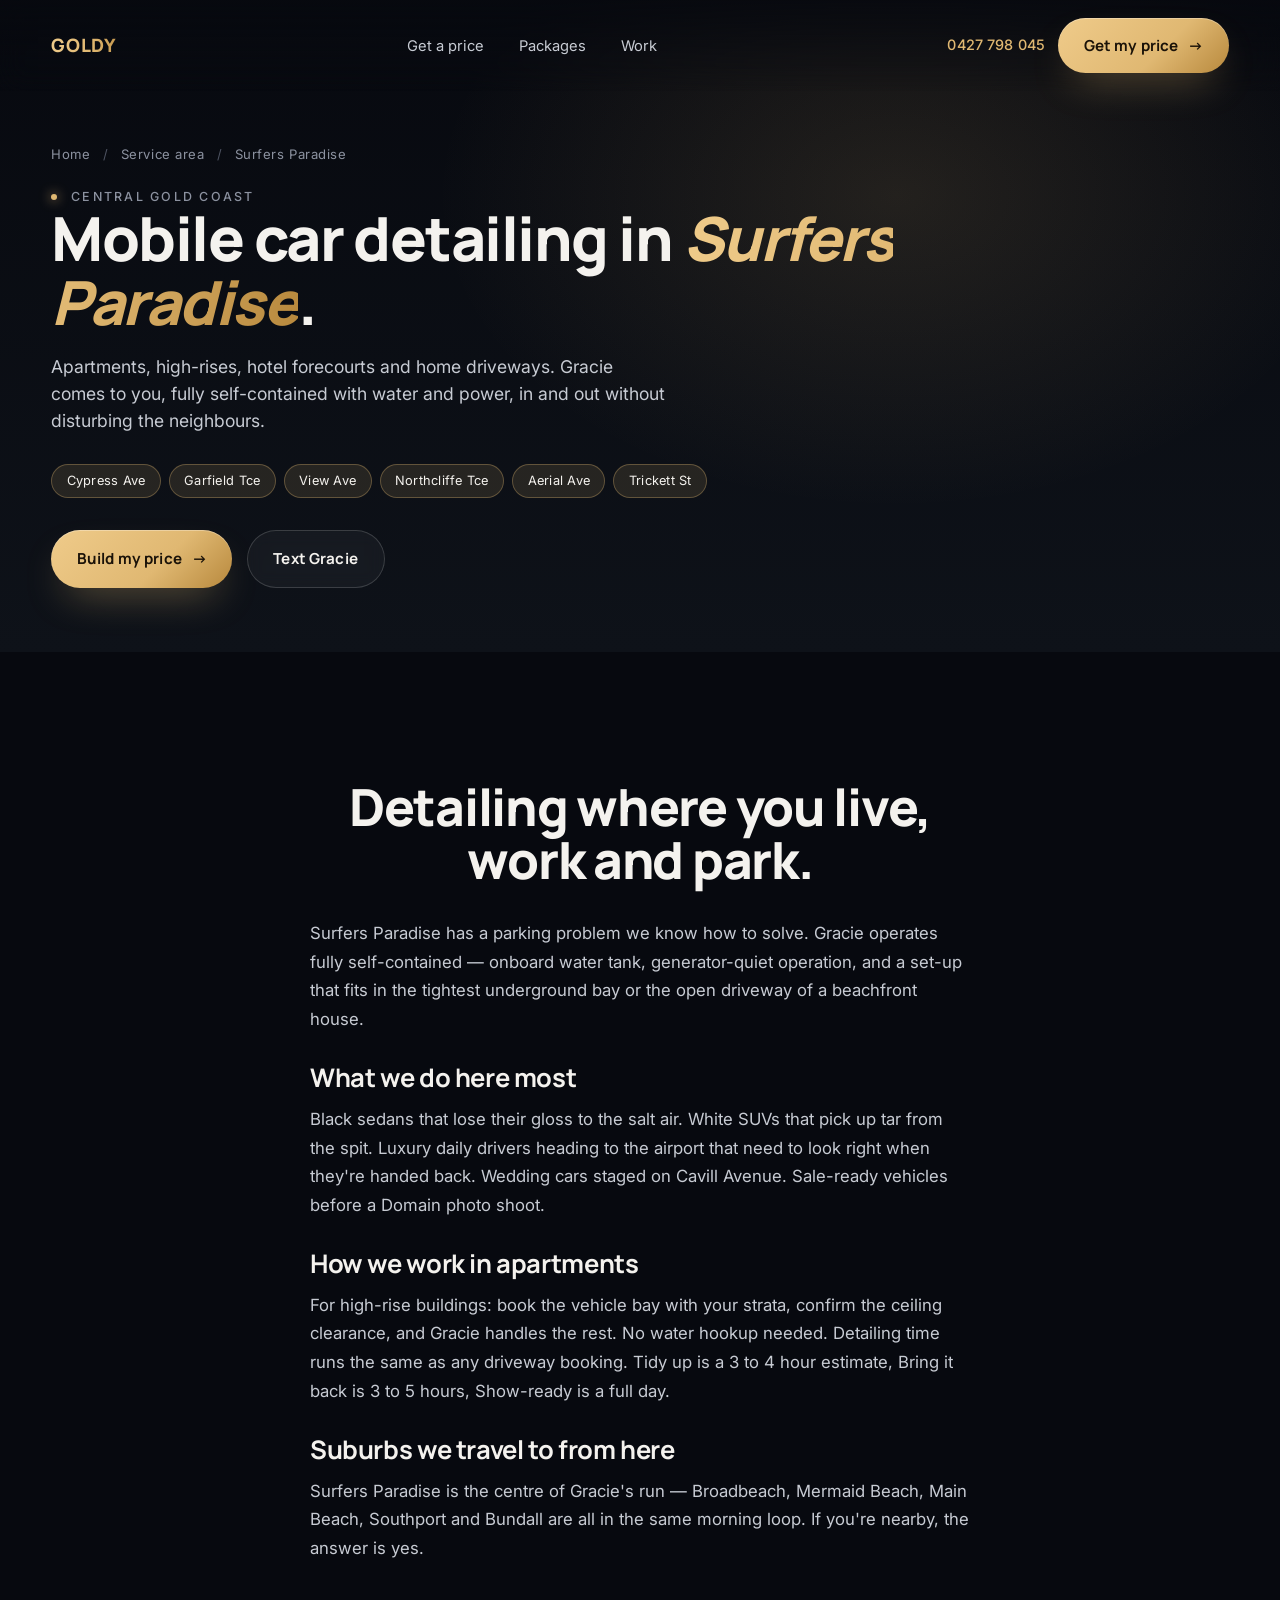
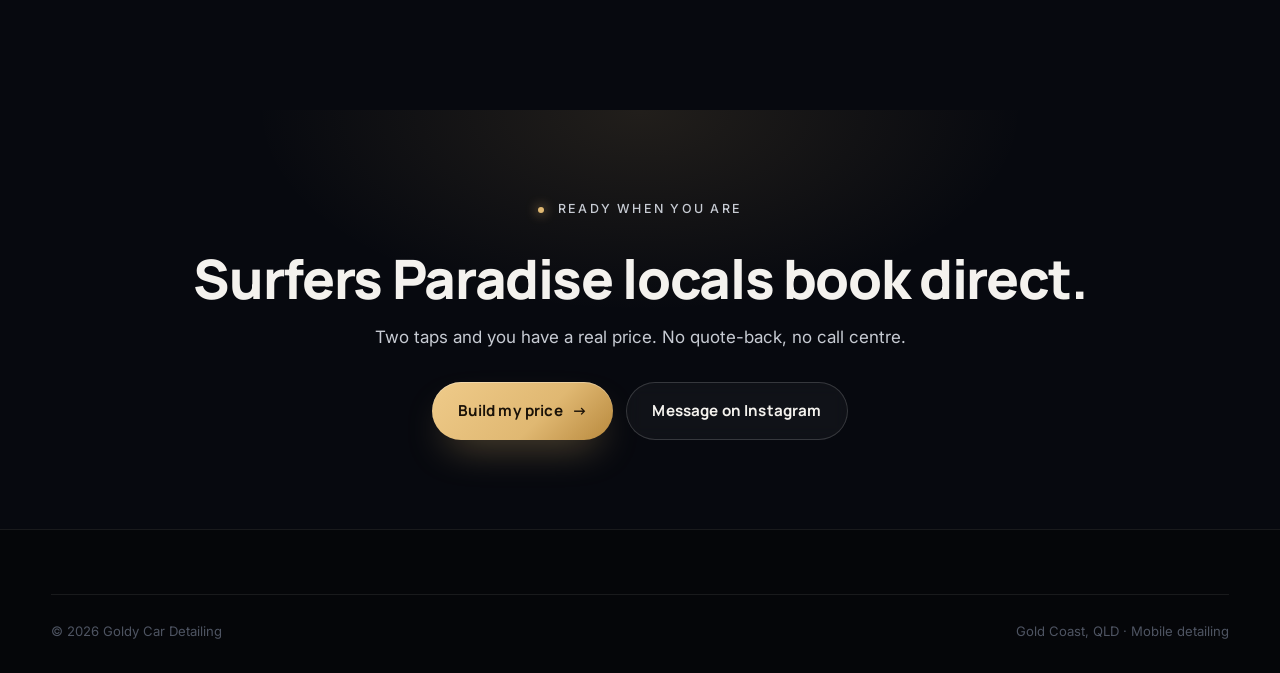
==== commit 330d1b78: "v7 Gracie edits: new vehicle categories, filterable work rails, condition slider Removed the Process" ====
--- a/suburbs/surfers-paradise.html
+++ b/suburbs/surfers-paradise.html
@@ -92,7 +92,6 @@
         <ul class="nav-links">
           <li><a href="../index.html#configurator">Get a price</a></li>
           <li><a href="../index.html#packages">Packages</a></li>
-          <li><a href="../index.html#process">Process</a></li>
           <li><a href="../index.html#gallery">Work</a></li>
         </ul>
       </nav>
--- a/styles.css
+++ b/styles.css
@@ -781,154 +781,156 @@
 .pkg-cta { margin-top: auto; padding-top: 0.4rem; }
 .pkg-cta .btn { width: 100%; justify-content: center; }
 
-/* -------- PROCESS TIMELINE -------- */
-.process {
-  background: linear-gradient(180deg, var(--bg-card) 0%, var(--bg-deep) 100%);
-  overflow: hidden;
-}
-.process-track-wrap {
-  position: relative;
-  height: 100vh;
-  display: flex;
-  align-items: center;
-}
-.process-track {
-  display: flex;
-  gap: 2vw;
-  padding-inline: 4vw;
-  will-change: transform;
-}
-.process-card {
-  flex: 0 0 min(680px, 80vw);
-  background: linear-gradient(180deg, var(--bg-card-2) 0%, var(--bg-elev) 100%);
-  border: 1px solid var(--line);
-  border-radius: var(--r-lg);
-  padding: 2rem;
-  display: grid;
-  grid-template-columns: 1.05fr 1fr;
-  gap: 2rem;
-  align-items: center;
-  box-shadow: var(--shadow-card);
-}
-.process-card-text { padding: 1rem; }
-.process-step {
-  font-family: var(--font-display);
-  font-weight: 800;
-  font-size: 4rem;
-  letter-spacing: -0.05em;
-  background: linear-gradient(95deg, var(--gold-warm), var(--gold-deep));
-  -webkit-background-clip: text;
-  background-clip: text;
-  color: transparent;
-  line-height: 1;
-  margin-bottom: 0.8rem;
-}
-.process-title {
-  font-family: var(--font-display);
-  font-weight: 800;
-  font-size: 1.7rem;
-  letter-spacing: -0.02em;
-  margin-bottom: 0.7rem;
-}
-.process-body { font-size: 0.98rem; color: var(--text-body); line-height: 1.6; }
-.process-img {
-  position: relative;
-  aspect-ratio: 4/5;
-  border-radius: var(--r);
-  overflow: hidden;
-  background: var(--bg-elev);
-}
-.process-img img {
-  width: 100%; height: 100%;
-  object-fit: cover;
-}
-
-/* Mobile fallback (stacked) is in @media below */
-
 /* -------- GALLERY -------- */
 .gallery {
   background: var(--bg-deep);
 }
-.gallery-grid {
-  display: grid;
-  grid-template-columns: repeat(3, 1fr);
-  grid-auto-rows: 240px;
+
+/* -------- WORK RAILS (v7) --------
+   Rail 1 = every photo. Rail 2 = category cards that filter Rail 1.
+   Native overflow-x at EVERY breakpoint — the old .occasion-rail was
+   overflow:hidden above 1025px with no scroll driver, so its tail cards
+   were unreachable. No will-change: nothing transforms these tracks. */
+.rail-wrap { position: relative; margin-top: var(--gap-inner); }
+
+.rail {
+  overflow-x: auto;
+  overflow-y: hidden;
+  overscroll-behavior-inline: contain;   /* no scroll-chaining / iOS back-swipe */
+  -webkit-overflow-scrolling: touch;
+  scroll-snap-type: x proximity;         /* proximity never fights a fast flick */
+  scroll-padding-inline: 4vw;
+  scrollbar-width: none;
+}
+.rail::-webkit-scrollbar { display: none; }
+.rail:focus-visible { outline: 2px solid var(--gold); outline-offset: 4px; border-radius: var(--r); }
+
+.rail-track {
+  display: flex;
   gap: 1rem;
-  margin-top: var(--gap-inner);
-}
-.gallery-tile {
+  padding-inline: 4vw;
+  padding-block: 0.4rem;
+}
+/* Guards the trailing inset in engines that drop end padding on overflow. */
+.rail-track::after { content: ''; flex: 0 0 1px; }
+
+/* One composited animation on the TRACK when the filter changes — never 30
+   per-card transitions. */
+.work-track.is-swapping { animation: railSwap 260ms var(--ease-out); }
+@keyframes railSwap {
+  from { opacity: 0.35; transform: translate3d(-10px, 0, 0); }
+  to   { opacity: 1;    transform: translate3d(0, 0, 0); }
+}
+
+.work-card {
+  flex: 0 0 min(300px, 68vw);      /* deliberate peek = "this scrolls" */
+  aspect-ratio: 3 / 4;
+  margin: 0;
   position: relative;
   overflow: hidden;
-  border-radius: var(--r);
+  border-radius: var(--r-lg);
   background: var(--bg-card);
   border: 1px solid var(--line);
+  scroll-snap-align: start;
   isolation: isolate;
 }
-.gallery-tile img {
-  width: 100%; height: 100%;
-  object-fit: cover;
-  transition: transform 800ms var(--ease-out), filter 600ms var(--ease-out);
-  will-change: transform;
-}
-.gallery-tile:hover img { transform: scale(1.04); }
-.gallery-tile::after {
+.work-card.is-filtered { display: none; }
+.work-card img { width: 100%; height: 100%; object-fit: cover; }
+.work-card::after {
   content: '';
   position: absolute; inset: 0;
-  background: linear-gradient(180deg, transparent 50%, rgba(7,9,15,0.75) 100%);
+  background: linear-gradient(180deg, transparent 55%, rgba(7,9,15,0.8) 100%);
   pointer-events: none;
 }
-.gallery-tile .tag {
-  position: absolute;
-  bottom: 0.9rem; left: 0.9rem;
-  z-index: 1;
+.work-card-tag {
+  position: absolute; bottom: 0.9rem; left: 0.9rem; z-index: 1;
   padding: 4px 9px;
   background: rgba(7,9,15,0.7);
   border: 1px solid var(--gold-line);
   color: var(--gold);
-  font-size: 0.7rem;
-  letter-spacing: 0.08em;
+  font-size: 0.7rem; letter-spacing: 0.08em; text-transform: uppercase;
+  border-radius: 999px;
+}
+
+.rail-hint {
+  margin: 2.2rem 0 0.8rem;
+  text-align: center;
+  font-size: 0.82rem;
+  letter-spacing: 0.06em;
   text-transform: uppercase;
-  border-radius: 999px;
-  backdrop-filter: blur(6px);
-}
-.gallery-tile.wide { grid-column: span 2; }
-.gallery-tile.tall { grid-row: span 2; }
-
-/* Horizontal "by occasion" row */
-.occasion-rail {
-  margin-top: 3rem;
-  padding-block: 2rem;
+  color: var(--text-muted);
+}
+.filter-card {
+  flex: 0 0 min(190px, 46vw);
+  aspect-ratio: 4 / 5;
+  min-height: 44px;
+  position: relative;
+  padding: 0;
   overflow: hidden;
-  position: relative;
-}
-.occasion-track {
-  display: flex;
-  gap: 1.2rem;
-  padding-inline: 4vw;
-  will-change: transform;
-}
-.occasion-card {
-  flex: 0 0 min(360px, 70vw);
-  aspect-ratio: 3/4;
   border-radius: var(--r-lg);
-  overflow: hidden;
-  position: relative;
   background: var(--bg-card);
   border: 1px solid var(--line);
-}
-.occasion-card img {
+  scroll-snap-align: start;
+  text-align: left;
+  cursor: pointer;
+  transition: border-color 200ms var(--ease-out), transform 200ms var(--ease-out), box-shadow 200ms var(--ease-out);
+}
+.filter-card img {
+  position: absolute; inset: 0;
   width: 100%; height: 100%;
   object-fit: cover;
-}
-.occasion-card-caption {
-  position: absolute;
-  inset: auto 0 0 0;
-  padding: 1.4rem 1.4rem 1.2rem;
-  background: linear-gradient(180deg, transparent 0%, rgba(7,9,15,0.92) 70%);
-  color: var(--text-primary);
-  font-family: var(--font-display);
-  font-weight: 700;
-  font-size: 1.05rem;
+  opacity: 0.62;
+  transition: opacity 300ms var(--ease-out);
+}
+.filter-card-meta {
+  position: absolute; inset: auto 0 0 0;
+  display: flex; align-items: baseline; gap: 0.5rem;
+  padding: 1.2rem 1rem 0.9rem;
+  background: linear-gradient(180deg, transparent 0%, rgba(7,9,15,0.94) 65%);
+}
+.filter-card-label { font-family: var(--font-display); font-weight: 700; font-size: 0.95rem; color: var(--text-primary); }
+.filter-card-count { margin-left: auto; font-size: 0.78rem; color: var(--text-muted); }
+.filter-card[aria-pressed="true"] {
+  border-color: var(--gold);
+  box-shadow: 0 0 0 1px var(--gold), 0 18px 40px -22px rgba(224,184,114,0.55);
+}
+.filter-card[aria-pressed="true"] img { opacity: 0.92; }
+.filter-card[aria-pressed="true"] .filter-card-label { color: var(--gold); }
+
+/* Desktop-only affordances: visible scrollbar, arrows, grab-drag. */
+.rail-nav { display: none; }
+@media (hover: hover) and (min-width: 1025px) {
+  .rail { scrollbar-width: thin; scrollbar-color: var(--gold-line) transparent; }
+  .rail::-webkit-scrollbar { display: block; height: 6px; }
+  .rail::-webkit-scrollbar-thumb { background: var(--gold-line); border-radius: 999px; }
+  .rail::-webkit-scrollbar-track { background: transparent; }
+  .work-rail { cursor: grab; }
+  .work-rail.is-grabbing { cursor: grabbing; user-select: none; }
+  .filter-card:hover { transform: translateY(-3px); border-color: var(--gold-line); }
+  .filter-card:hover img { opacity: 0.85; }
+
+  .rail-nav {
+    display: grid; place-items: center;
+    position: absolute; top: 50%; z-index: 3;
+    width: 46px; height: 46px;
+    transform: translateY(-50%);
+    border-radius: 50%;
+    background: rgba(7,9,15,0.82);
+    border: 1px solid var(--line-strong);
+    color: var(--text-primary);
+    transition: background 200ms var(--ease-out), opacity 200ms var(--ease-out);
+  }
+  .rail-nav:hover { background: rgba(224,184,114,0.18); border-color: var(--gold-line); }
+  .rail-nav[disabled] { opacity: 0.25; pointer-events: none; }
+  .rail-prev { left: 0.6rem; }
+  .rail-next { right: 0.6rem; }
+}
+
+/* Screen-reader-only live status */
+.sr-only {
+  position: absolute; width: 1px; height: 1px;
+  padding: 0; margin: -1px; overflow: hidden;
+  clip: rect(0 0 0 0); clip-path: inset(50%); white-space: nowrap; border: 0;
 }
 
 /* -------- TESTIMONIALS -------- */
@@ -1314,30 +1316,16 @@
   .nav-links { display: none; }
   .burger { display: block; }
   .pkg-grid { grid-template-columns: repeat(2, 1fr); }
-  .gallery-grid { grid-template-columns: repeat(2, 1fr); grid-auto-rows: 200px; }
-  .gallery-tile.wide { grid-column: span 2; }
-  .gallery-tile.tall { grid-row: span 1; }
   .tmt-grid { grid-template-columns: 1fr; }
   .about-grid { grid-template-columns: 1fr; gap: 2.5rem; }
   .contact-grid { grid-template-columns: 1fr; }
   .footer-grid { grid-template-columns: 1fr 1fr; }
 
-  /* Process: unpin and stack vertically (pin+scrub broken on iOS Safari with Lenis) */
-  .process-track-wrap { height: auto; display: block; }
-  .process-track { flex-direction: column; padding-inline: 0; gap: 1.4rem; transform: none !important; }
-  .process-card { flex: 1 1 auto; width: 100%; }
-
-  /* Occasion rail becomes horizontal native swipe */
-  .occasion-rail { overflow-x: auto; -webkit-overflow-scrolling: touch; }
-  .occasion-track { transform: none !important; }
-
   /* No hover on touch → these promoted layers cost GPU memory for zero benefit.
      Let the browser promote on demand instead of pinning dozens of layers. */
-  .gallery-tile img,
   .showcase-photo img,
   .behind-tile img,
-  .featured-photo img,
-  .process-track { will-change: auto; }
+  .featured-photo img { will-change: auto; }
 }
 
 @media (max-width: 640px) {
@@ -1349,10 +1337,6 @@
   .nav-phone { display: none; }
   .trust-row { grid-template-columns: repeat(2, 1fr); gap: 1.2rem; }
   .trust-num { font-size: 1.8rem; }
-  .gallery-grid { grid-template-columns: 1fr; grid-auto-rows: 280px; }
-  .gallery-tile.wide { grid-column: auto; }
-  .process-card { grid-template-columns: 1fr; padding: 1.4rem; }
-  .process-img { aspect-ratio: 16/10; order: -1; }
   .footer-grid { grid-template-columns: 1fr; }
   .field-row { grid-template-columns: 1fr; }
   .cfg-result-head { flex-direction: column; align-items: flex-start; gap: 0.6rem; }
@@ -2325,3 +2309,193 @@
 @media (prefers-reduced-motion: reduce) {
   .hero-video { display: none !important; }
 }
+
+/* =====================================================================
+   v7 — CONDITION SELF-ASSESSMENT ("How rough is it?")
+   A visitor INPUT control. Never labelled as a result of Gracie's work.
+   All motion is CSS off two custom properties; JS writes them once per
+   level change (max 4 writes across a full drag), never per frame.
+   ===================================================================== */
+
+/* Registered so they can be transitioned. Where @property is unsupported
+   the widget simply snaps between levels — still perfectly usable. */
+@property --wipe { syntax: '<number>'; inherits: true; initial-value: 0.5; }
+@property --dirt { syntax: '<number>'; inherits: true; initial-value: 0.5; }
+
+.condition {
+  background: linear-gradient(180deg, var(--bg-deep) 0%, #0a0c14 55%, var(--bg-deep) 100%);
+}
+
+.cond-panel {
+  --wipe: 0.5;
+  --dirt: 0.5;
+  --thumb: 34px;
+  /* A range thumb's centre travels from thumb/2 to width-thumb/2, so the
+     seam has to use the same geometry or it drifts ~17px at the ends. */
+  --wipe-x: calc(var(--wipe) * (100% - var(--thumb)) + var(--thumb) / 2);
+
+  display: grid;
+  grid-template-columns: 1fr 1fr;
+  gap: clamp(1.4rem, 3.5vw, 3rem);
+  align-items: center;
+  max-width: 1020px;
+  margin: var(--gap-inner) auto 0;
+  padding: clamp(1.2rem, 3vw, 2.2rem);
+  background: linear-gradient(180deg, var(--bg-card) 0%, var(--bg-elev) 100%);
+  border: 1px solid var(--gold-line);
+  border-radius: var(--r-lg);
+  transition: --wipe 260ms var(--ease-out), --dirt 260ms var(--ease-out);
+}
+/* While a finger/mouse is down: track instantly, no rubber-banding. */
+.cond-panel.is-dragging { transition: none; }
+
+.cond-visual { min-width: 0; }
+.cond-stage {
+  position: relative;
+  margin: 0;
+  aspect-ratio: 3 / 4;          /* matches the exported photo pair exactly */
+  border-radius: var(--r);
+  overflow: hidden;
+  background: var(--bg-elev);
+  border: 1px solid var(--line);
+}
+.cond-img {
+  position: absolute; inset: 0;
+  width: 100%; height: 100%;
+  object-fit: cover;
+}
+/* The grade — static per level, so at most 4 re-rasters across a drag. */
+.cond-img-dirty {
+  z-index: 1;
+  filter:
+    saturate(calc(1 - var(--dirt) * 0.30))
+    contrast(calc(1 + var(--dirt) * 0.10))
+    brightness(calc(1 - var(--dirt) * 0.12))
+    sepia(calc(var(--dirt) * 0.16));
+}
+/* The two reference photos are different vehicles shot at different distances,
+   so a hard wipe seam would read as a broken join. Cross-fade instead: the
+   clean photo fades out as the handle moves right and the graded dirty photo
+   takes over. Opacity only — pure compositing, no per-frame raster. */
+/* Steep on purpose: the two "clean" levels sit fully on the clean photo and
+   the three "rough" levels fully on the dirty one, so you're always looking at
+   a real photo rather than a ghosted blend of both. The 260ms transition makes
+   the hand-off smooth, and the grading ramp differentiates within each half. */
+.cond-img-clean { z-index: 2; opacity: clamp(0, calc(2 - var(--wipe) * 4), 1); }
+
+/* Dust/haze wash over the dirty photo, opacity driven by the grading ramp. */
+.cond-grade {
+  position: absolute; inset: 0; z-index: 3;
+  pointer-events: none;
+  opacity: calc(var(--dirt) * 0.42);
+  background:
+    radial-gradient(130% 100% at 50% 12%, rgba(120,102,72,0) 32%, rgba(58,48,34,0.8) 100%),
+    linear-gradient(180deg, rgba(122,104,74,0.24) 0%, rgba(60,50,36,0.5) 100%);
+}
+
+.cond-label {
+  display: block;
+  margin: 1.1rem 0 0.2rem;
+  font-size: 0.82rem;
+  text-transform: uppercase;
+  letter-spacing: 0.08em;
+  color: var(--text-muted);
+}
+.cond-range {
+  -webkit-appearance: none; appearance: none;
+  display: block;
+  width: 100%;
+  height: 44px;                 /* full 44px touch target */
+  margin: 0;
+  background: transparent;
+  touch-action: pan-y;          /* vertical page scroll still passes through */
+  cursor: ew-resize;
+}
+.cond-range::-webkit-slider-runnable-track {
+  height: 8px;
+  border-radius: 999px;
+  background: linear-gradient(90deg, var(--gold-deep) 0%, var(--gold) var(--wipe-x), rgba(255,255,255,0.10) var(--wipe-x));
+}
+.cond-range::-webkit-slider-thumb {
+  -webkit-appearance: none; appearance: none;
+  width: var(--thumb); height: var(--thumb);
+  margin-top: -13px;            /* centre the 34px thumb on the 8px track */
+  border-radius: 50%;
+  border: 2px solid #1A1208;
+  background: linear-gradient(135deg, var(--gold-warm), var(--gold) 60%, var(--gold-deep));
+  box-shadow: 0 6px 18px -6px rgba(0,0,0,0.85), 0 0 0 6px rgba(224,184,114,0.14);
+}
+.cond-range::-moz-range-track    { height: 8px; border-radius: 999px; background: rgba(255,255,255,0.10); }
+.cond-range::-moz-range-progress { height: 8px; border-radius: 999px; background: linear-gradient(90deg, var(--gold-deep), var(--gold)); }
+.cond-range::-moz-range-thumb {
+  width: 30px; height: 30px; border-radius: 50%;
+  border: 2px solid #1A1208; background: var(--gold);
+}
+.cond-range:focus-visible { outline: none; }
+.cond-range:focus-visible::-webkit-slider-thumb { outline: 2px solid var(--gold); outline-offset: 3px; }
+.cond-range:focus-visible::-moz-range-thumb     { outline: 2px solid var(--gold); outline-offset: 3px; }
+
+.cond-ends {
+  display: flex; justify-content: space-between; gap: 1rem;
+  margin-top: 0.4rem;
+  font-size: 0.75rem; color: var(--text-muted);
+}
+.cond-photo-note {
+  margin-top: 0.9rem;
+  font-size: 0.76rem; line-height: 1.5;
+  color: var(--text-faint);
+}
+
+.cond-readout { display: flex; flex-direction: column; gap: 0.7rem; min-width: 0; }
+.cond-level {
+  font-family: var(--font-display);
+  font-weight: 800;
+  font-size: clamp(1.6rem, 3vw, 2.2rem);
+  line-height: 1.05; letter-spacing: -0.02em;
+  color: var(--gold);
+}
+.cond-blurb { color: var(--text-body); font-size: 0.98rem; line-height: 1.6; }
+.cond-suggest {
+  display: flex; align-items: baseline; flex-wrap: wrap; gap: 0.5rem;
+  padding: 0.9rem 1.1rem;
+  background: var(--gold-soft);
+  border: 1px solid var(--gold-line);
+  border-radius: var(--r);
+}
+.cond-suggest-label { font-size: 0.76rem; text-transform: uppercase; letter-spacing: 0.08em; color: var(--text-muted); }
+.cond-suggest-tier  { font-family: var(--font-display); font-weight: 700; color: var(--text-primary); }
+.cond-suggest-price { margin-left: auto; font-family: var(--font-display); font-weight: 800; color: var(--gold); font-size: 1.2rem; }
+.cond-suggest-price small { font-size: 0.68rem; color: var(--text-muted); font-weight: 500; margin-left: 0.35rem; }
+.cond-ctas { display: flex; flex-wrap: wrap; gap: 0.8rem; margin-top: 0.3rem; }
+.cond-foot { font-size: 0.8rem; color: var(--text-muted); }
+
+/* Condition chip inside the contact form */
+.form-condition {
+  display: flex; align-items: center; gap: 0.7rem; flex-wrap: wrap;
+  margin: 0 0 0.9rem;
+  padding: 0.7rem 0.9rem;
+  background: var(--gold-soft);
+  border: 1px solid var(--gold-line);
+  border-radius: var(--r-sm);
+  font-size: 0.86rem; color: var(--text-body);
+}
+.form-condition[hidden] { display: none; }
+.form-condition strong { color: var(--text-primary); }
+.form-condition-clear {
+  margin-left: auto;
+  min-height: 44px; padding: 0 0.6rem;
+  font-size: 0.8rem; color: var(--text-muted);
+  text-decoration: underline;
+  cursor: pointer;
+}
+
+@media (hover: hover) and (min-width: 1025px) {
+  .cond-stage { cursor: ew-resize; }
+}
+@media (max-width: 900px) {
+  .cond-panel { grid-template-columns: 1fr; }
+}
+@media (max-width: 640px) {
+  .cond-ctas .btn { width: 100%; justify-content: center; }
+  .cond-ends span { max-width: 45%; }
+}
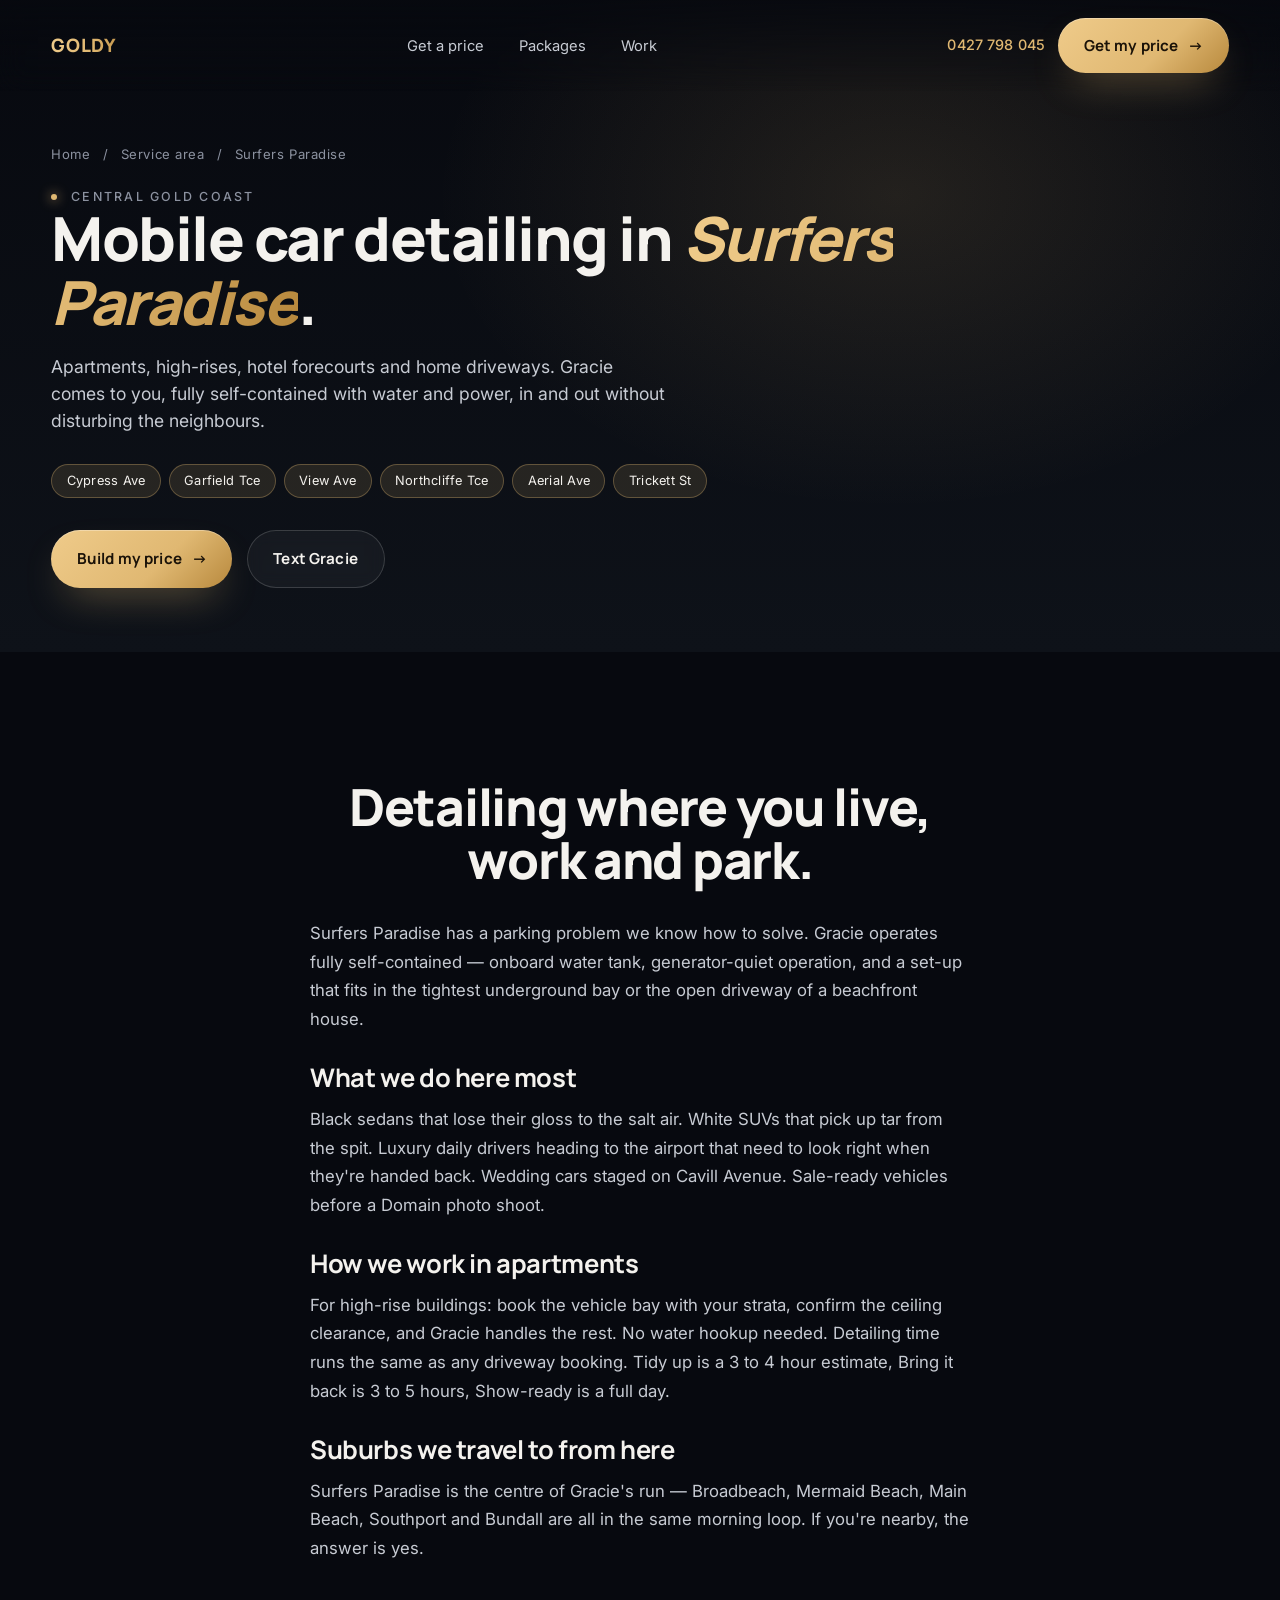
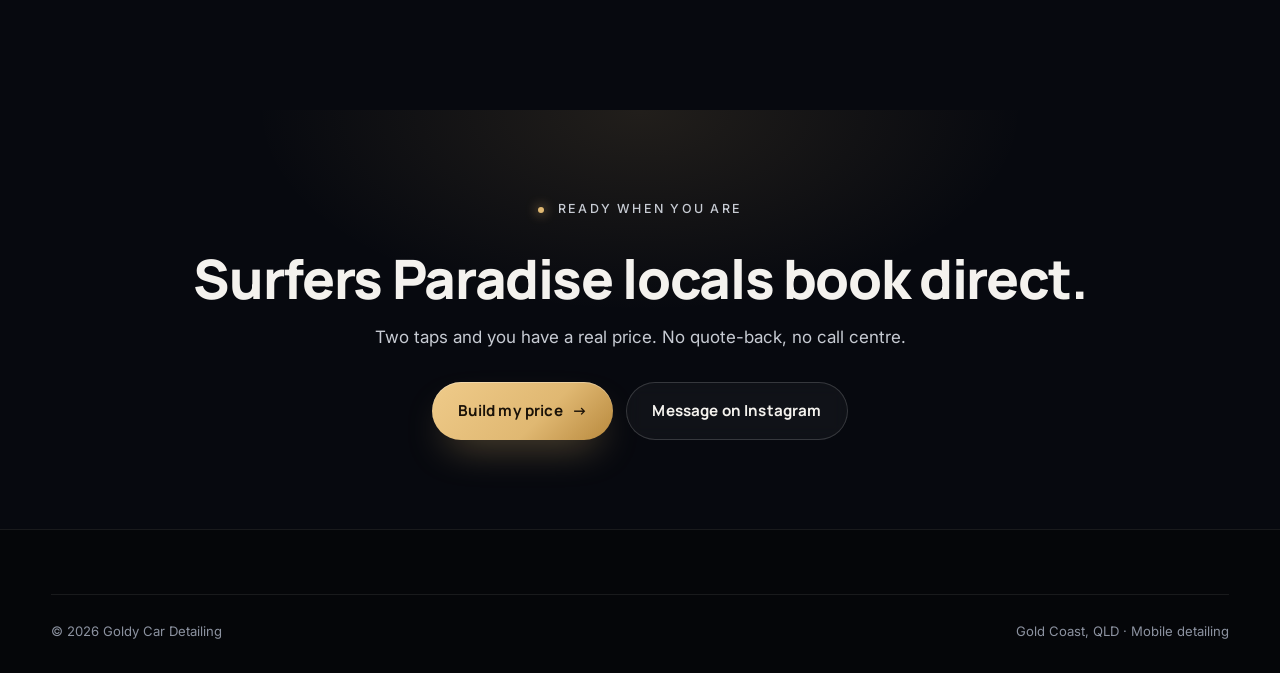
==== commit 3a2eac0e: "Add first-party visitor beacon (analytics.js) Cookieless, dependency-free beacon: reports a pageview" ====
--- a/suburbs/surfers-paradise.html
+++ b/suburbs/surfers-paradise.html
@@ -171,6 +171,7 @@
   </footer>
 
   <script>document.getElementById('y').textContent = new Date().getFullYear();</script>
+  <script defer src="../analytics.js"></script>
 
   <!-- LocalBusiness + BreadcrumbList JSON-LD for this suburb -->
   <script type="application/ld+json">
--- a/styles.css
+++ b/styles.css
@@ -6,6 +6,13 @@
 
 /* -------- TOKENS -------- */
 :root {
+  --wipe: 0.5;
+  --dirt: 0.5;
+  --thumb: 34px;
+  /* A range thumb's centre travels from thumb/2 to width-thumb/2, so the track
+     fill has to use the same geometry or it drifts ~17px at the ends. Defined
+     at root because the slider is rendered in several places on the page. */
+  --wipe-x: calc(var(--wipe) * (100% - var(--thumb)) + var(--thumb) / 2);
   /* Surface */
   --bg-deep:        #07090F;
   --bg-card:        #0E1219;
@@ -24,8 +31,11 @@
   /* Text */
   --text-primary:   #F4F2EE;
   --text-body:      #C7CBD3;
+  /* --text-muted is the dimmest text token that clears WCAG AA (4.5:1) on
+     every surface in this palette — 5.21:1 even on the lightest (--bg-elev).
+     The old --text-faint (#4E5462) bottomed out at 2.14:1 and is retired;
+     its only two consumers now use --text-muted. */
   --text-muted:     #8C92A0;
-  --text-faint:     #4E5462;
 
   /* Type */
   --font-display:   'Manrope', system-ui, -apple-system, BlinkMacSystemFont, sans-serif;
@@ -35,7 +45,6 @@
   --gap-section:    clamp(5rem, 10vw, 9rem);
   --gap-inner:      clamp(2rem, 4vw, 4rem);
   --container:      min(1280px, 92vw);
-  --container-narrow: min(960px, 92vw);
 
   /* Radius */
   --r-sm:           10px;
@@ -126,7 +135,6 @@
 
 /* -------- LAYOUT -------- */
 .container { width: var(--container); margin-inline: auto; }
-.container-narrow { width: var(--container-narrow); margin-inline: auto; }
 section { padding-block: var(--gap-section); position: relative; }
 .section-head { max-width: 56rem; margin: 0 auto var(--gap-inner); text-align: center; }
 .section-head .eyebrow { display: inline-block; margin-bottom: 1.1rem; }
@@ -323,10 +331,11 @@
   filter: brightness(0.6) saturate(1.05) contrast(1.04);
   transform: scale(1.06);
 }
+/* Retired reveal layer — permanently covered by .hero-video, so no
+   compositor hint (it never animates in the shipped design). */
 .hero-bg .after-layer {
   position: absolute; inset: 0;
   clip-path: inset(0 100% 0 0);
-  will-change: clip-path;
 }
 .hero-bg .after-layer img {
   filter: brightness(0.85) saturate(1.18) contrast(1.05);
@@ -654,18 +663,6 @@
   border-radius: 50%;
   box-shadow: 0 0 8px var(--gold);
 }
-.cfg-slot {
-  padding: 0.9rem 1.1rem;
-  background: rgba(224, 184, 114, 0.06);
-  border: 1px solid var(--gold-line);
-  border-radius: var(--r);
-  font-size: 0.92rem;
-  color: var(--text-primary);
-  display: flex;
-  align-items: center;
-  gap: 0.6rem;
-}
-.cfg-slot strong { color: var(--gold); }
 
 /* -------- PACKAGES (sticky morphing) -------- */
 .packages {
@@ -949,34 +946,6 @@
   flex-direction: column;
   gap: 1rem;
 }
-.tmt-stars { color: var(--gold); letter-spacing: 0.15em; font-size: 1rem; }
-.tmt-quote {
-  font-family: var(--font-display);
-  font-weight: 600;
-  font-size: 1.05rem;
-  letter-spacing: -0.005em;
-  line-height: 1.4;
-  color: var(--text-primary);
-}
-.tmt-meta {
-  display: flex;
-  justify-content: space-between;
-  align-items: center;
-  border-top: 1px solid var(--line);
-  padding-top: 0.9rem;
-  font-size: 0.85rem;
-}
-.tmt-name { color: var(--text-primary); font-weight: 600; }
-.tmt-vehicle { color: var(--text-muted); }
-.tmt-placeholder {
-  font-size: 0.7rem;
-  letter-spacing: 0.1em;
-  text-transform: uppercase;
-  color: var(--text-faint);
-  padding: 3px 8px;
-  border: 1px dashed var(--line-strong);
-  border-radius: 4px;
-}
 
 /* -------- ABOUT -------- */
 .about {
@@ -1214,8 +1183,18 @@
   color: var(--text-muted);
   margin-bottom: 1rem;
 }
-.footer ul { list-style: none; padding: 0; margin: 0; display: grid; gap: 0.5rem; }
-.footer a { color: var(--text-body); font-size: 0.92rem; display: inline-block; padding: 0.35rem 0; transition: color 180ms var(--ease-out); }
+/* Gap trimmed to absorb the taller links so the column rhythm is unchanged. */
+.footer ul { list-style: none; padding: 0; margin: 0; display: grid; gap: 0.1rem; }
+/* min-height 44px = minimum comfortable tap target (was 34px). */
+.footer a {
+  color: var(--text-body);
+  font-size: 0.92rem;
+  display: inline-flex;
+  align-items: center;
+  min-height: 44px;
+  padding: 0.35rem 0;
+  transition: color 180ms var(--ease-out);
+}
 .footer a:hover { color: var(--gold); }
 .footer-tag {
   font-family: var(--font-display);
@@ -1235,7 +1214,7 @@
   padding-top: 1.6rem;
   border-top: 1px solid var(--line);
   font-size: 0.82rem;
-  color: var(--text-faint);
+  color: var(--text-muted);
   flex-wrap: wrap;
   gap: 0.8rem;
 }
@@ -1320,12 +1299,27 @@
   .about-grid { grid-template-columns: 1fr; gap: 2.5rem; }
   .contact-grid { grid-template-columns: 1fr; }
   .footer-grid { grid-template-columns: 1fr 1fr; }
-
-  /* No hover on touch → these promoted layers cost GPU memory for zero benefit.
-     Let the browser promote on demand instead of pinning dozens of layers. */
+}
+
+/* -------- HOVER-ONLY COMPOSITOR HINTS --------
+   These images only ever transform on :hover, so promoting them is pure cost
+   on touch. Opted IN here rather than opted out in a max-width block — an
+   opt-out is order-dependent at equal specificity and silently loses to any
+   base rule declared later in the file. */
+@media (hover: hover) and (min-width: 1025px) {
   .showcase-photo img,
   .behind-tile img,
-  .featured-photo img { will-change: auto; }
+  .featured-photo img { will-change: transform; }
+}
+
+/* -------- ULTRA-NARROW (iPhone SE 1st gen, Display Zoom) --------
+   Below 1025px .nav-links are hidden and the burger is the ONLY route to
+   Bikes / Caravans / How rough is it / Contact. At 320px the nav CTA pushed
+   the burger 73% off-screen, so drop it here — the hero repeats the same
+   "Get my price" CTA about 100px further down. */
+@media (max-width: 360px) {
+  .nav-cta .btn-primary { display: none; }
+  .nav-inner { gap: 0.6rem; }
 }
 
 @media (max-width: 640px) {
@@ -1409,11 +1403,13 @@
   border: 1px solid var(--line);
   isolation: isolate;
 }
+/* No will-change here on purpose — it is opted IN only for pointer devices
+   at >=1025px (see "HOVER-ONLY COMPOSITOR HINTS" below). A base declaration
+   here would win over any max-width override that appears earlier in the file. */
 .showcase-photo img {
   width: 100%; height: 100%;
   object-fit: cover;
   transition: transform 700ms var(--ease-out);
-  will-change: transform;
 }
 .showcase-photo:hover img { transform: scale(1.05); }
 .showcase-photo.span-2 { grid-column: span 2; grid-row: span 2; }
@@ -1452,11 +1448,11 @@
   border: 1px solid var(--line);
   isolation: isolate;
 }
+/* will-change opted in under @media (hover: hover) and (min-width: 1025px). */
 .behind-tile img {
   width: 100%; height: 100%;
   object-fit: cover;
   transition: transform 700ms var(--ease-out), filter 500ms var(--ease-out);
-  will-change: transform;
 }
 .behind-tile:hover img { transform: scale(1.04); filter: brightness(1.05); }
 .behind-tile figcaption {
@@ -1566,156 +1562,15 @@
 .reveal {
   background: var(--bg-deep);
 }
-.reveal-frame {
-  position: relative;
-  max-width: 1100px;
-  margin: 0 auto;
-  aspect-ratio: 16/10;
-  border-radius: var(--r-lg);
-  overflow: hidden;
-  cursor: ew-resize;
-  user-select: none;
-  background: var(--bg-elev);
-  box-shadow: var(--shadow-deep);
-  border: 1px solid var(--line);
-}
-.reveal-before,
-.reveal-after {
-  position: absolute;
-  inset: 0;
-}
-.reveal-before {
-  clip-path: inset(0 50% 0 0);
-  z-index: 2;
-  will-change: clip-path;
-}
-.reveal-before img,
-.reveal-after img {
-  width: 100%;
-  height: 100%;
-  object-fit: cover;
-  display: block;
-}
-/* Before = dull, dim, slightly faded — "tired paint" feel */
-.reveal-before img {
-  filter: saturate(0.45) brightness(0.55) contrast(0.85) blur(0.4px);
-}
-/* After = vivid, sharp, premium */
-.reveal-after img {
-  filter: saturate(1.15) brightness(1.05) contrast(1.08);
-}
-.reveal-tag {
-  position: absolute;
-  top: 1.2rem;
-  padding: 6px 14px;
-  font-family: var(--font-display);
-  font-weight: 700;
-  font-size: 0.78rem;
-  letter-spacing: 0.12em;
-  text-transform: uppercase;
-  border-radius: 999px;
-  backdrop-filter: blur(8px);
-  z-index: 3;
-  pointer-events: none;
-}
-.reveal-tag-before {
-  left: 1.2rem;
-  background: rgba(7, 9, 15, 0.7);
-  color: var(--text-muted);
-  border: 1px solid var(--line);
-}
-.reveal-tag-after {
-  right: 1.2rem;
-  background: linear-gradient(95deg, var(--gold-warm), var(--gold-deep));
-  color: #1A1208;
-}
-.reveal-handle {
-  position: absolute;
-  top: 0;
-  bottom: 0;
-  left: 50%;
-  width: 2px;
-  z-index: 4;
-  transform: translateX(-50%);
-  cursor: ew-resize;
-  outline: none;
-  will-change: left;
-}
-.reveal-handle:focus-visible .reveal-handle-knob {
-  box-shadow: 0 0 0 3px var(--gold), 0 0 30px rgba(224, 184, 114, 0.6);
-}
-.reveal-handle-line {
-  position: absolute;
-  inset: 0 50% 0 50%;
-  width: 2px;
-  margin-left: -1px;
-  background: linear-gradient(180deg, transparent 0%, var(--gold) 8%, var(--gold) 92%, transparent 100%);
-  box-shadow: 0 0 12px rgba(224, 184, 114, 0.5);
-}
-.reveal-handle-knob {
-  position: absolute;
-  top: 50%;
-  left: 50%;
-  transform: translate(-50%, -50%);
-  width: 56px;
-  height: 56px;
-  border-radius: 50%;
-  background: linear-gradient(135deg, var(--gold-warm), var(--gold), var(--gold-deep));
-  color: #1A1208;
-  display: grid;
-  place-items: center;
-  box-shadow: 0 16px 40px -10px rgba(224, 184, 114, 0.55), inset 0 1px 0 rgba(255, 255, 255, 0.4);
-  transition: transform 200ms var(--ease-out), box-shadow 200ms var(--ease-out);
-}
-.reveal-handle:hover .reveal-handle-knob,
-.reveal-handle.is-grabbing .reveal-handle-knob {
-  transform: translate(-50%, -50%) scale(1.08);
-  box-shadow: 0 22px 60px -10px rgba(224, 184, 114, 0.75), inset 0 1px 0 rgba(255, 255, 255, 0.5);
-}
-.reveal-handle.is-grabbing { cursor: grabbing; }
-.reveal-handle-hint {
-  position: absolute;
-  top: calc(50% + 42px);
-  left: 50%;
-  transform: translateX(-50%);
-  font-family: var(--font-body);
-  font-weight: 500;
-  font-size: 0.72rem;
-  letter-spacing: 0.18em;
-  text-transform: uppercase;
-  color: var(--gold);
-  background: rgba(7, 9, 15, 0.6);
-  padding: 4px 10px;
-  border-radius: 999px;
-  border: 1px solid var(--gold-line);
-  backdrop-filter: blur(6px);
-  opacity: 1;
-  transition: opacity 300ms var(--ease-out);
-  white-space: nowrap;
-  pointer-events: none;
-}
-.reveal-frame.is-dragged .reveal-handle-hint { opacity: 0; }
-
 /* =====================================================================
-   RESPONSIVE — pillars stack, slider keeps 4:3 on mobile
+   RESPONSIVE — pillars stack
    ===================================================================== */
 @media (max-width: 1024px) {
   .why-grid { grid-template-columns: 1fr 1fr; }
-  .reveal-frame { aspect-ratio: 4/3; }
 }
 @media (max-width: 640px) {
   .why-grid { grid-template-columns: 1fr; gap: 0.7rem; }
   .why-pillar { padding: 1.6rem 1.3rem; }
-  .reveal-frame { aspect-ratio: 1/1; }
-  .reveal-handle-knob { width: 48px; height: 48px; }
-  .reveal-tag { font-size: 0.7rem; padding: 5px 10px; top: 0.9rem; }
-  .reveal-tag-before { left: 0.9rem; }
-  .reveal-tag-after { right: 0.9rem; }
-}
-
-/* Reduced motion — slider still draggable but no auto-tease */
-@media (prefers-reduced-motion: reduce) {
-  .reveal-handle-knob { transition: none; }
 }
 
 /* =====================================================================
@@ -1751,12 +1606,12 @@
   box-shadow: var(--shadow-deep);
   isolation: isolate;
 }
+/* will-change opted in under @media (hover: hover) and (min-width: 1025px). */
 .featured-photo img {
   width: 100%;
   height: 100%;
   object-fit: cover;
   transition: transform 1200ms var(--ease-out);
-  will-change: transform;
 }
 .featured-photo:hover img { transform: scale(1.03); }
 .featured-photo::after {
@@ -1960,48 +1815,6 @@
 .cfg-includes-accordion > summary:hover { background: var(--gold-soft); }
 .cfg-includes-accordion .cfg-includes { padding: 0.2rem 1.1rem 1.1rem; }
 
-/* Custom goal — add-on picker */
-.cfg-addons { margin-top: 0.1rem; }
-.cfg-addons-label {
-  font-size: 0.82rem;
-  text-transform: uppercase;
-  letter-spacing: 0.08em;
-  color: var(--text-muted);
-  margin-bottom: 0.7rem;
-}
-.cfg-addons-grid {
-  display: grid;
-  grid-template-columns: repeat(auto-fit, minmax(min(180px, 100%), 1fr));
-  gap: 0.7rem;
-}
-.cfg-addon {
-  display: flex;
-  align-items: center;
-  justify-content: space-between;
-  gap: 0.6rem;
-  padding: 0.85rem 1rem;
-  background: rgba(255, 255, 255, 0.025);
-  border: 1px solid var(--line);
-  border-radius: var(--r);
-  text-align: left;
-  cursor: pointer;
-  transition: border 200ms var(--ease-out), background 200ms var(--ease-out), transform 200ms var(--ease-out);
-}
-.cfg-addon:hover { border-color: var(--gold-line); transform: translateY(-2px); }
-.cfg-addon.is-selected {
-  border-color: var(--gold);
-  background: var(--gold-soft);
-  box-shadow: 0 0 0 1px var(--gold);
-}
-.cfg-addon-name { font-weight: 600; font-size: 0.92rem; color: var(--text-primary); }
-.cfg-addon-price {
-  font-family: var(--font-display);
-  font-weight: 700;
-  color: var(--gold);
-  font-size: 0.92rem;
-  white-space: nowrap;
-}
-
 .cfg-ctas { margin-top: 0.1rem; }
 .cfg-hedge {
   margin-top: 0.7rem;
@@ -2016,8 +1829,6 @@
   text-align: center;
 }
 
-/* Custom build-your-own picker */
-.cfg-builder { display: grid; gap: 1.1rem; }
 .cfg-svc-group-title {
   font-size: 0.78rem;
   text-transform: uppercase;
@@ -2076,7 +1887,6 @@
   color: var(--text-primary);
   line-height: 1.5;
 }
-.pkg-price-custom { font-size: 1.5rem; }
 
 /* ===================== BUILD-YOUR-OWN SECTION ===================== */
 .build { position: relative; padding: var(--gap-section) 0; }
@@ -2147,7 +1957,9 @@
 }
 .build-base-price { font-family: var(--font-display); font-weight: 800; color: var(--gold); font-size: 1.3rem; }
 .build-base-acc { margin-top: 0.7rem; border: none; background: transparent; border-radius: 0; }
-.build-base-acc > summary { padding: 0.3rem 0; font-size: 0.85rem; }
+/* min-height 44px = minimum comfortable tap target (was 30.7px).
+   Padding stays tight so the disclosure still reads as a subtle sub-control. */
+.build-base-acc > summary { padding: 0.3rem 0; font-size: 0.85rem; min-height: 44px; }
 .build-base-acc .cfg-includes { padding: 0.2rem 0 0; }
 .build-add-label {
   font-size: 0.82rem;
@@ -2327,12 +2139,6 @@
 }
 
 .cond-panel {
-  --wipe: 0.5;
-  --dirt: 0.5;
-  --thumb: 34px;
-  /* A range thumb's centre travels from thumb/2 to width-thumb/2, so the
-     seam has to use the same geometry or it drifts ~17px at the ends. */
-  --wipe-x: calc(var(--wipe) * (100% - var(--thumb)) + var(--thumb) / 2);
 
   display: grid;
   grid-template-columns: 1fr 1fr;
@@ -2344,54 +2150,46 @@
   background: linear-gradient(180deg, var(--bg-card) 0%, var(--bg-elev) 100%);
   border: 1px solid var(--gold-line);
   border-radius: var(--r-lg);
-  transition: --wipe 260ms var(--ease-out), --dirt 260ms var(--ease-out);
 }
 /* While a finger/mouse is down: track instantly, no rubber-banding. */
-.cond-panel.is-dragging { transition: none; }
+.cond-dragging .cond-stage .cond-frame,
+.cond-dragging .cond-stage .cond-base { transition: none !important; }
 
 .cond-visual { min-width: 0; }
 .cond-stage {
   position: relative;
   margin: 0;
-  aspect-ratio: 3 / 4;          /* matches the exported photo pair exactly */
+  aspect-ratio: 3 / 5;          /* matches the exported stage-N.jpg frames exactly */
   border-radius: var(--r);
   overflow: hidden;
+  isolation: isolate;
   background: var(--bg-elev);
   border: 1px solid var(--line);
 }
-.cond-img {
+/* ---- The grime engine ----------------------------------------------------
+   Five photographic frames of the SAME Mazda interior, same angle, same light,
+   each one dirtier than the last. --dirt cross-fades them: each frame fades in
+   over the one below and STAYS, so the grime builds continuously as the handle
+   moves instead of cutting between stills, and there are no gaps between
+   thresholds. Opacity is the only animated property, so this is compositor-only
+   and cheap on mobile — it replaced a ten-layer stack of drawn-on dust, hair,
+   grit and rubbish, which is why all of those rules are gone.
+   Still a reference scale, NOT a before/after of Gracie's work. */
+.cond-base,
+.cond-frame {
   position: absolute; inset: 0;
   width: 100%; height: 100%;
   object-fit: cover;
-}
-/* The grade — static per level, so at most 4 re-rasters across a drag. */
-.cond-img-dirty {
-  z-index: 1;
-  filter:
-    saturate(calc(1 - var(--dirt) * 0.30))
-    contrast(calc(1 + var(--dirt) * 0.10))
-    brightness(calc(1 - var(--dirt) * 0.12))
-    sepia(calc(var(--dirt) * 0.16));
-}
-/* The two reference photos are different vehicles shot at different distances,
-   so a hard wipe seam would read as a broken join. Cross-fade instead: the
-   clean photo fades out as the handle moves right and the graded dirty photo
-   takes over. Opacity only — pure compositing, no per-frame raster. */
-/* Steep on purpose: the two "clean" levels sit fully on the clean photo and
-   the three "rough" levels fully on the dirty one, so you're always looking at
-   a real photo rather than a ghosted blend of both. The 260ms transition makes
-   the hand-off smooth, and the grading ramp differentiates within each half. */
-.cond-img-clean { z-index: 2; opacity: clamp(0, calc(2 - var(--wipe) * 4), 1); }
-
-/* Dust/haze wash over the dirty photo, opacity driven by the grading ramp. */
-.cond-grade {
-  position: absolute; inset: 0; z-index: 3;
-  pointer-events: none;
-  opacity: calc(var(--dirt) * 0.42);
-  background:
-    radial-gradient(130% 100% at 50% 12%, rgba(120,102,72,0) 32%, rgba(58,48,34,0.8) 100%),
-    linear-gradient(180deg, rgba(122,104,74,0.24) 0%, rgba(60,50,36,0.5) 100%);
-}
+  display: block;
+}
+.cond-base  { z-index: 0; }
+.cond-frame { z-index: 1; pointer-events: none; }
+/* Each frame owns one quarter of the travel and is fully opaque by the end of
+   it, so frame N is solid before frame N+1 starts lifting. */
+.cond-frame[data-frame="2"] { opacity: clamp(0, calc(var(--dirt) / 0.25), 1); }
+.cond-frame[data-frame="3"] { opacity: clamp(0, calc((var(--dirt) - 0.25) / 0.25), 1); }
+.cond-frame[data-frame="4"] { opacity: clamp(0, calc((var(--dirt) - 0.50) / 0.25), 1); }
+.cond-frame[data-frame="5"] { opacity: clamp(0, calc((var(--dirt) - 0.75) / 0.25), 1); }
 
 .cond-label {
   display: block;
@@ -2443,7 +2241,7 @@
 .cond-photo-note {
   margin-top: 0.9rem;
   font-size: 0.76rem; line-height: 1.5;
-  color: var(--text-faint);
+  color: var(--text-muted);
 }
 
 .cond-readout { display: flex; flex-direction: column; gap: 0.7rem; min-width: 0; }
@@ -2492,6 +2290,14 @@
 @media (hover: hover) and (min-width: 1025px) {
   .cond-stage { cursor: ew-resize; }
 }
+/* The stage frames are 3:5 — portrait and tall. At a full half-width column the
+   image towers over the readout beside it and leaves a dead patch of panel. Cap
+   the visual column (stage, slider and note all share that width, so they stay
+   flush-aligned) and give the reclaimed space to the readout. */
+@media (min-width: 901px) {
+  .cond-panel { grid-template-columns: 0.86fr 1.14fr; }
+  .cond-visual { max-width: 372px; margin-inline-end: auto; }
+}
 @media (max-width: 900px) {
   .cond-panel { grid-template-columns: 1fr; }
 }
@@ -2499,3 +2305,94 @@
   .cond-ctas .btn { width: 100%; justify-content: center; }
   .cond-ends span { max-width: 45%; }
 }
+
+/* ---- Compact condition chips ----------------------------------------------
+   Mirrors the big "How rough is it?" slider into every booking flow (price
+   builder result, build-your-own, maintenance) so Gracie always learns the
+   condition regardless of which package the visitor picks. All instances share
+   one `conditionPick` and stay in sync with the slider. */
+.cond-chips-label {
+  margin: 1.1rem 0 0.55rem;
+  font-size: 0.82rem;
+  font-weight: 600;
+  color: var(--text-primary);
+}
+.cond-chips-label span {
+  font-weight: 400;
+  color: var(--text-muted);
+}
+.cond-chips { display: flex; flex-wrap: wrap; gap: 0.45rem; }
+.cond-chip {
+  padding: 0.6rem 0.85rem;
+  min-height: 44px;
+  border-radius: var(--r-pill);
+  border: 1px solid var(--line-strong);
+  background: rgba(255, 255, 255, 0.04);
+  color: var(--text-body);
+  font-size: 0.82rem;
+  font-weight: 600;
+  cursor: pointer;
+  transition: border-color 180ms var(--ease-out), background 180ms var(--ease-out), color 180ms var(--ease-out);
+}
+.cond-chip.is-selected {
+  border-color: var(--gold);
+  background: var(--gold-soft);
+  color: var(--gold);
+}
+@media (hover: hover) { .cond-chip:hover { border-color: var(--gold-line); } }
+@media (max-width: 640px) { .cond-chip { flex: 1 1 auto; text-align: center; } }
+
+/* ---- Compact condition slider, inline in the booking flows -----------------
+   Same layered stage as the full one in #condition, at a size that fits beside
+   a quote. Every instance reads --dirt off :root, so they animate together. */
+.cond-stage .cond-frame { transition: opacity 120ms var(--ease-out); }
+
+.cond-inline {
+  display: grid;
+  grid-template-columns: 132px minmax(0, 1fr);
+  gap: 1rem;
+  align-items: center;
+  margin: 1.1rem 0 0.4rem;
+  padding: 0.9rem;
+  background: rgba(255, 255, 255, 0.025);
+  border: 1px solid var(--gold-line);
+  border-radius: var(--r);
+}
+.cond-stage-sm { aspect-ratio: 3 / 5; border-radius: var(--r-sm); }
+.cond-inline-body { min-width: 0; }
+.cond-inline-label {
+  display: block;
+  font-size: 0.84rem;
+  font-weight: 600;
+  color: var(--text-primary);
+  margin-bottom: 0.1rem;
+}
+.cond-inline-label span { display: block; font-weight: 400; font-size: 0.76rem; color: var(--text-muted); }
+.cond-inline .cond-range { height: 44px; }
+.cond-inline-read { font-size: 0.85rem; color: var(--text-muted); margin-top: 0.1rem; }
+.cond-inline-read strong { color: var(--gold); font-family: var(--font-display); font-size: 1rem; }
+
+@media (max-width: 520px) {
+  .cond-inline { grid-template-columns: 104px minmax(0, 1fr); gap: 0.8rem; padding: 0.75rem; }
+}
+
+/* Gracie's "send me photos if you're unsure" line — sits above the readout copy
+   so the offer to just text her lands before anyone worries about picking wrong. */
+.cond-unsure {
+  margin: 0 0 0.9rem;
+  padding: 0.7rem 0.9rem;
+  background: var(--gold-soft);
+  border: 1px solid var(--gold-line);
+  border-radius: var(--r-sm);
+  font-size: 0.86rem;
+  line-height: 1.5;
+  color: var(--text-body);
+}
+/* The condition surcharge, stated plainly under the estimate so the uplift is
+   never a surprise when Gracie quotes. */
+.cond-suggest-uplift {
+  flex: 1 0 100%;
+  font-size: 0.74rem;
+  letter-spacing: 0.02em;
+  color: var(--text-muted);
+}
